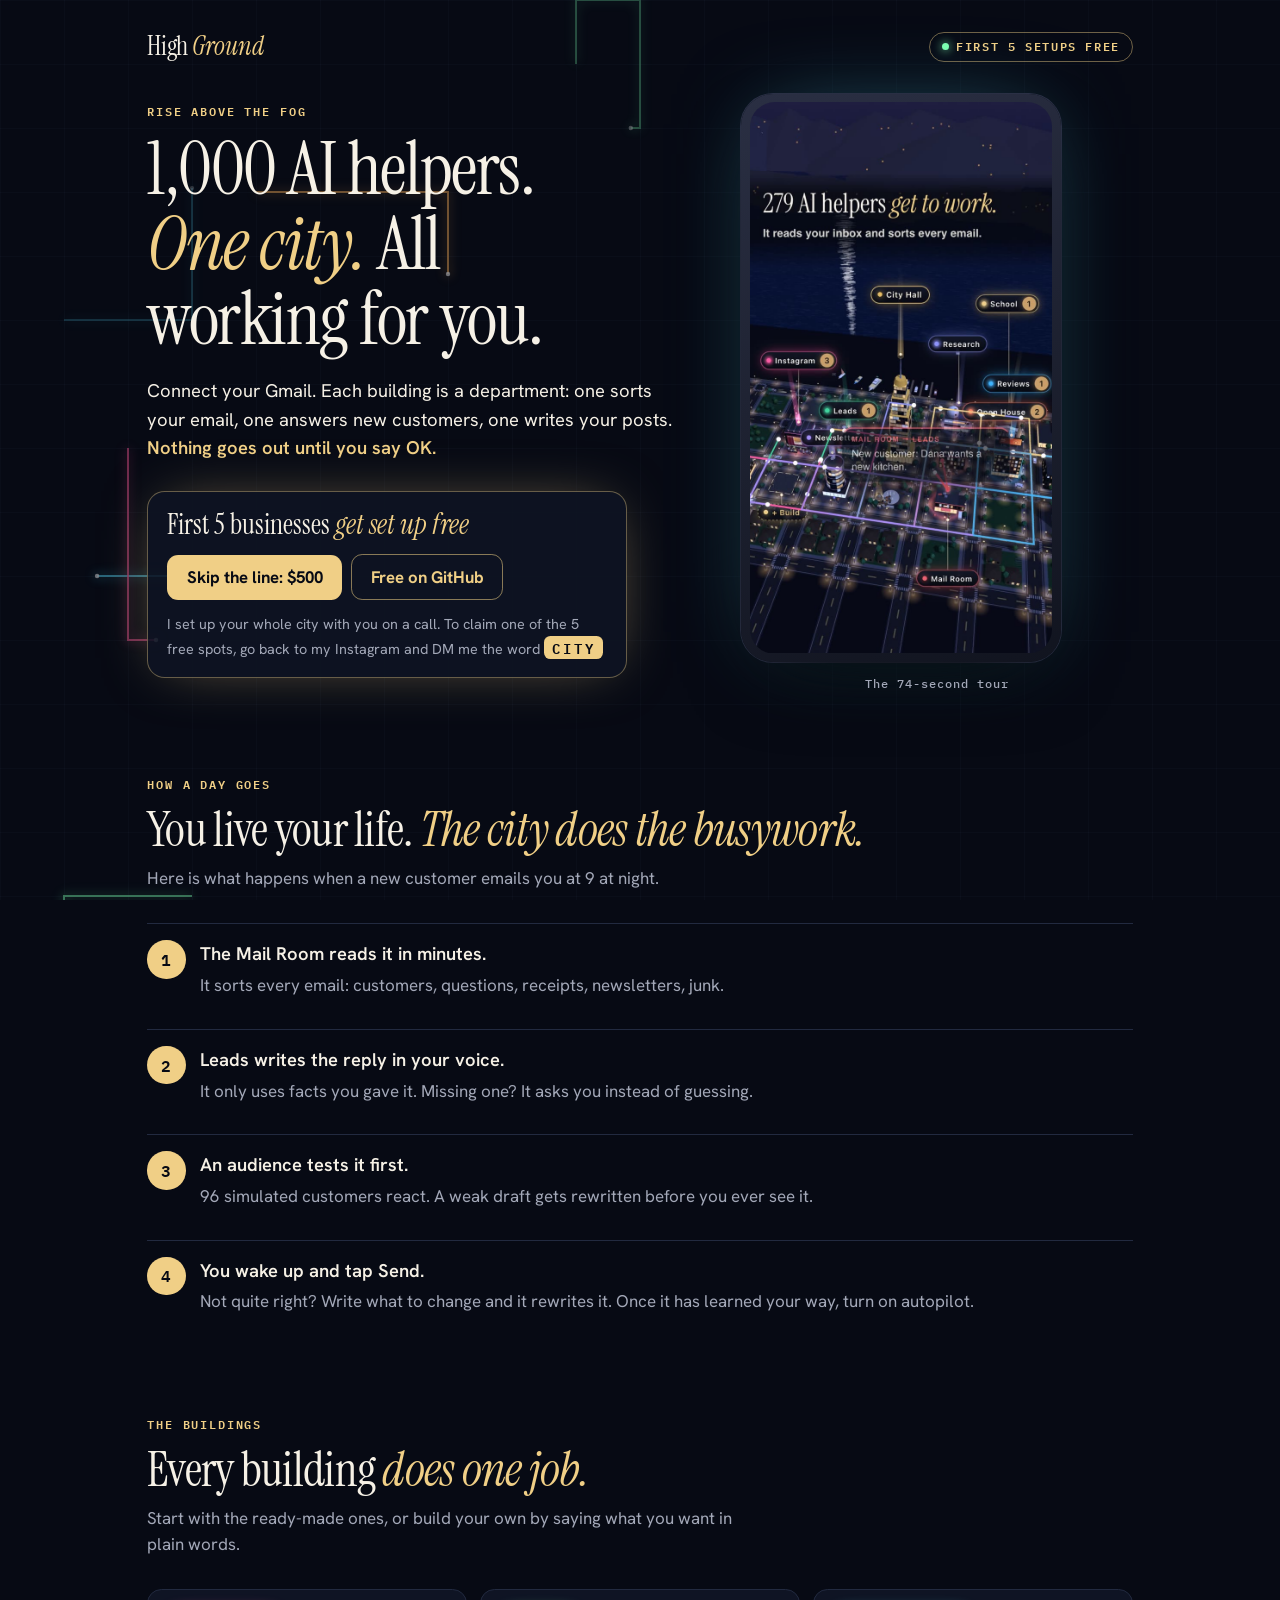
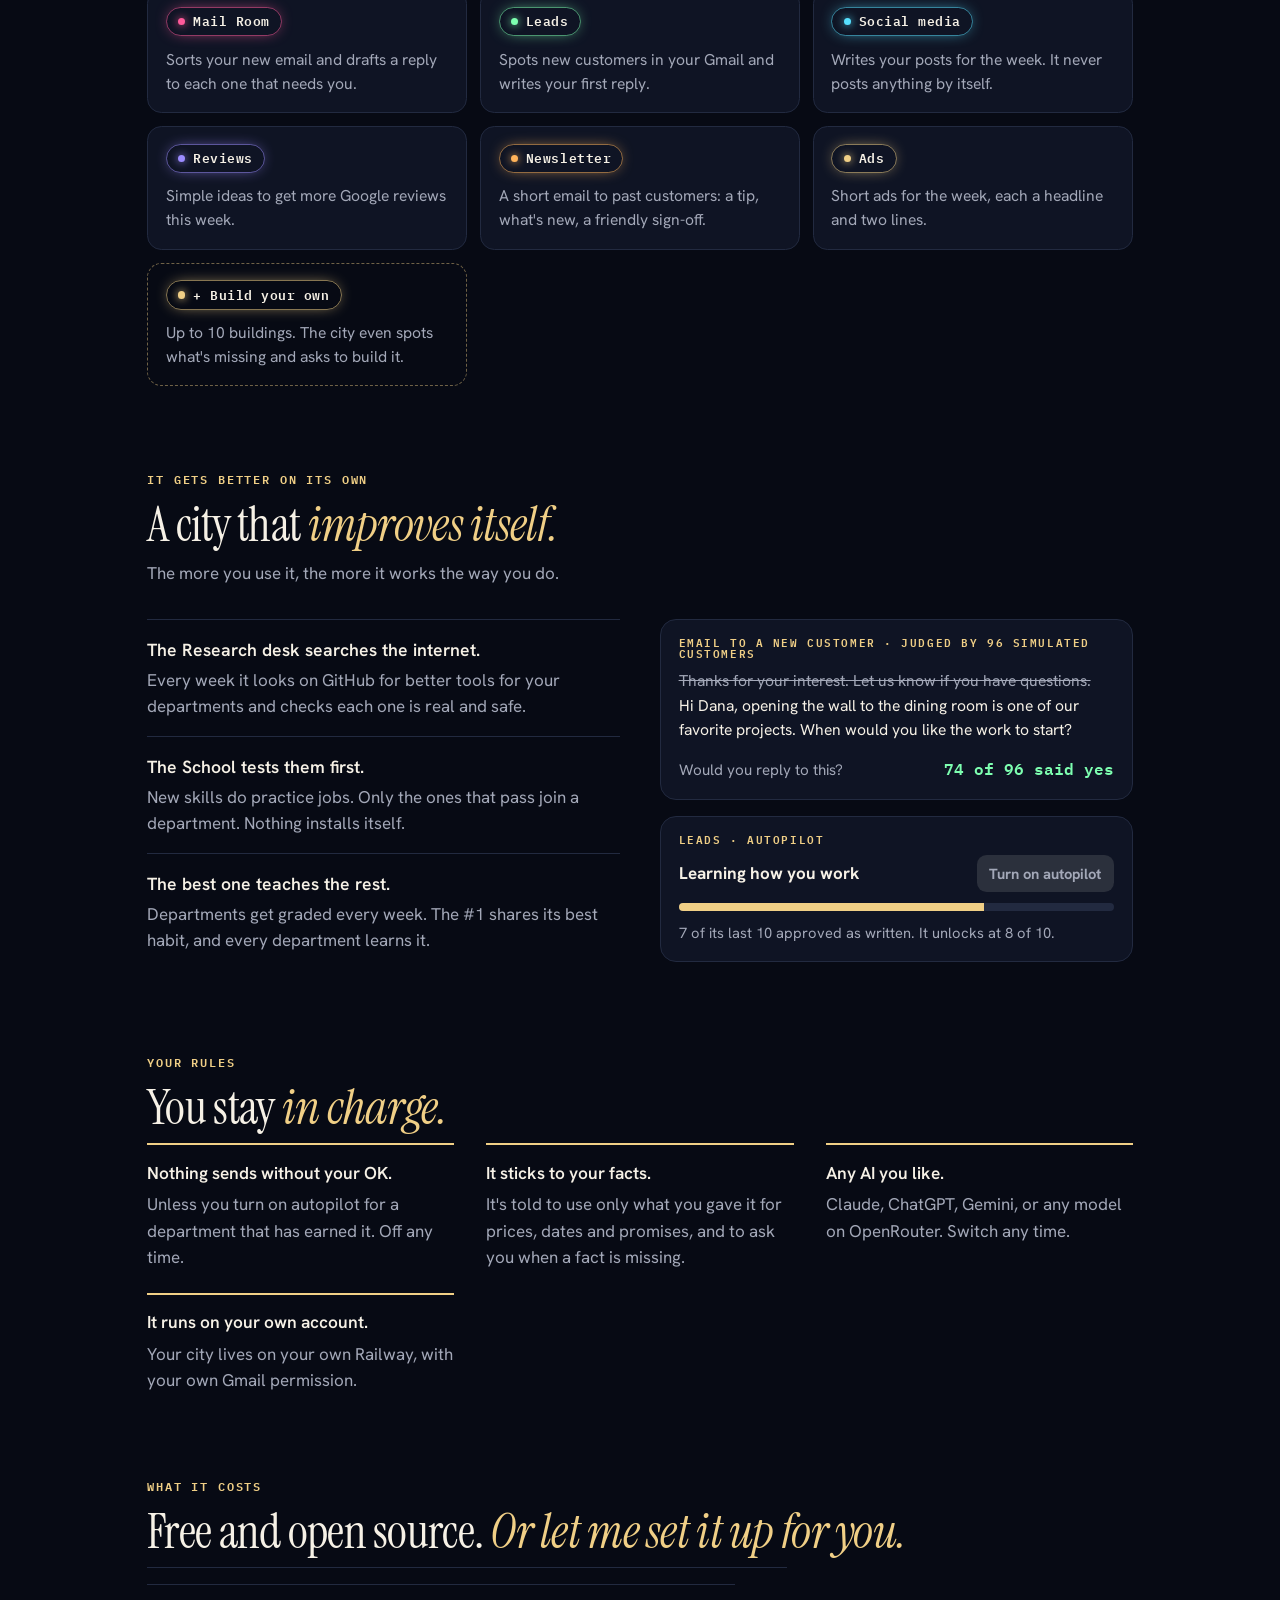
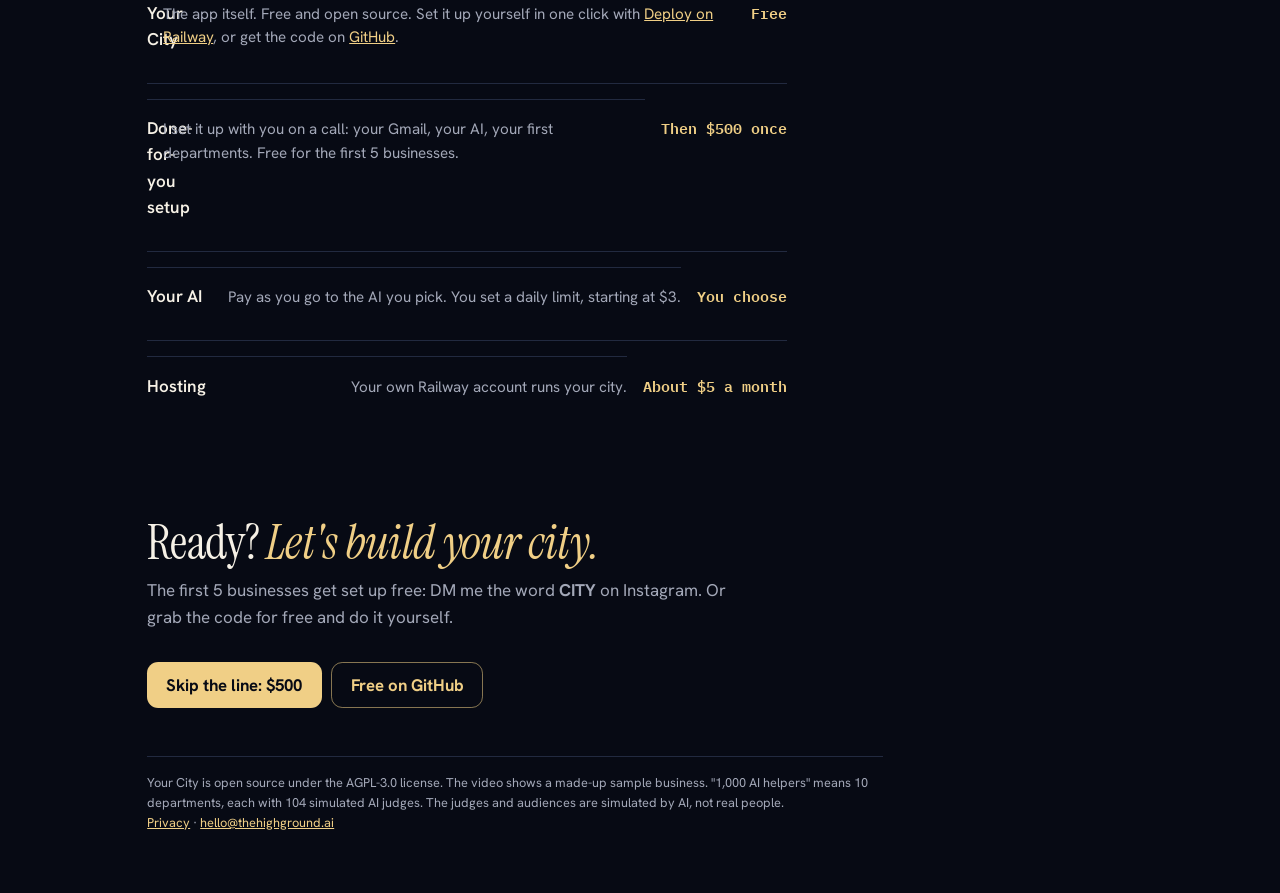
==== index.html @ 9f3dbd52 "Rename to High Ground (thehighground.ai), tagline: Rise above the fog Co-Authored-By: Claude Opus 5." ====
<!doctype html>
<html lang="en">
<head>
<meta charset="utf-8">
<meta name="viewport" content="width=device-width, initial-scale=1, viewport-fit=cover">
<title>High Ground | AI helpers for your business</title>
<meta name="description" content="Rise above the fog. Your own city of AI helpers. It sorts your Gmail, answers new customers and writes your posts. Nothing sends without your OK. First 5 businesses get set up free.">
<meta property="og:title" content="High Ground | 1,000 AI helpers. One city. All working for you.">
<meta property="og:description" content="It sorts your Gmail, answers new customers and writes your posts. Nothing sends without your OK. First 5 businesses get set up free.">
<meta property="og:image" content="https://thehighground.ai/poster.jpg">
<meta property="og:type" content="website">
<meta name="twitter:card" content="summary_large_image">
<meta name="theme-color" content="#070a14">
<link rel="icon" href="data:image/svg+xml,%3Csvg xmlns='http://www.w3.org/2000/svg' viewBox='0 0 32 32'%3E%3Crect width='32' height='32' rx='7' fill='%23070a14'/%3E%3Cpath d='M6 26V14h5v12M13 26V7h6v19M21 26V11h5v15' fill='%23f0cf86'/%3E%3C/svg%3E">
<link rel="preconnect" href="https://fonts.googleapis.com">
<link rel="preconnect" href="https://fonts.gstatic.com" crossorigin>
<link rel="stylesheet" href="https://fonts.googleapis.com/css2?family=Instrument+Serif:ital@0;1&family=Hanken+Grotesk:wght@400;500;600;700&family=IBM+Plex+Mono:wght@500;600&display=swap">
<style>
*, *::before, *::after { box-sizing: border-box; }
body { margin: 0; }
/* Layout: a night city seen from above. One column on a phone (most visitors come from an Instagram bio), text beside the phone-framed teaser on wide screens.
   Deliberately one dark theme: the product is a city at night. */
:root {
  color-scheme: dark;
  --night: #070a14;       /* the sky and the streets */
  --block: #0f1424;       /* a city block: raised surfaces */
  --line: #222a40;        /* street edges */
  --ivory: #f6f1e6;       /* text */
  --dim: #a3a8b8;         /* quiet text */
  --gold: #f0cf86;        /* City Hall gold: the one accent */
  --cyan: #57e1ff; --pink: #ff5a9a; --mint: #7dffb0; --violet: #9c8cff; --amber: #ffb35a;   /* department lights, used only as small dots and trails */
  --display: "Instrument Serif", "Iowan Old Style", Georgia, serif;
  --body: "Hanken Grotesk", "Segoe UI", system-ui, sans-serif;
  --mono: "IBM Plex Mono", ui-monospace, Menlo, monospace;
}
body { background: var(--night); color: var(--ivory); font: 400 1.0625rem/1.55 var(--body); }
#trails { position: fixed; inset: 0; width: 100%; height: 100%; z-index: 0; pointer-events: none; opacity: .55; }
.wrap { position: relative; z-index: 1; max-width: 68rem; margin: 0 auto; padding-inline: max(1rem, 4vw); padding-block: 1.5rem 3rem; }
a { color: var(--gold); }
:focus-visible { outline: 2px solid var(--gold); outline-offset: 3px; border-radius: 6px; }

.top { display: flex; align-items: center; justify-content: space-between; gap: 1rem; padding-block: .5rem 2rem; }
.mark { font: 400 1.6rem/1 var(--display); letter-spacing: -.01em; }
.mark em { color: var(--gold); }
.pill { font: 600 .72rem/1 var(--mono); letter-spacing: .14em; text-transform: uppercase; color: var(--gold); border: 1px solid color-mix(in srgb, var(--gold) 45%, transparent); padding: .5rem .75rem; border-radius: 999px; white-space: nowrap; }
.pill i { display: inline-block; width: .45rem; height: .45rem; border-radius: 50%; background: var(--mint); margin-right: .45rem; box-shadow: 0 0 10px var(--mint); vertical-align: .05em; }

.hero { display: grid; grid-template-columns: minmax(0, 1.15fr) minmax(0, .85fr); gap: clamp(1.5rem, 5vw, 4rem); align-items: center; }
.hero > * { min-width: 0; }
h1 { font: 400 clamp(2.6rem, 7vw, 4.6rem)/1.02 var(--display); letter-spacing: -.02em; margin: 0 0 1.25rem; text-wrap: balance; }
h1 em { color: var(--gold); font-style: italic; }
.lede { font-size: 1.15rem; color: var(--ivory); max-width: 34rem; margin: 0 0 1.75rem; }
.lede b { color: var(--gold); font-weight: 600; }

.cta { display: grid; gap: .8rem; max-width: 30rem; padding: 1.1rem 1.2rem; border: 1px solid color-mix(in srgb, var(--gold) 40%, transparent); border-radius: 1.1rem; background: color-mix(in srgb, var(--block) 85%, transparent); box-shadow: 0 0 60px -20px color-mix(in srgb, var(--gold) 55%, transparent); }
.cta .big { font: 400 1.75rem/1.15 var(--display); }
.cta .big em { color: var(--gold); }
.cta .row { display: flex; flex-wrap: wrap; gap: .6rem; align-items: center; }
.word { font: 600 1.05rem/1 var(--mono); letter-spacing: .2em; color: var(--night); background: var(--gold); border: 0; border-radius: .7rem; padding: .85rem 1.1rem; cursor: pointer; }
.word:hover, .buy:hover { filter: brightness(1.06); }
.buy { display: inline-block; font: 700 1.05rem/1 var(--body); color: var(--night); background: var(--gold); border-radius: .7rem; padding: .9rem 1.2rem; text-decoration: none; }
.code { display: inline-block; font: 700 1.05rem/1 var(--body); color: var(--gold); border: 1px solid color-mix(in srgb, var(--gold) 55%, transparent); border-radius: .7rem; padding: .85rem 1.15rem; text-decoration: none; }
.word.inline { font-size: .85rem; padding: .3rem .5rem; border-radius: .4rem; vertical-align: baseline; }
.cta-row { display: flex; flex-wrap: wrap; gap: .6rem; }
.cta small { color: var(--dim); font-size: .9rem; }
#copied { color: var(--mint); font: 600 .85rem var(--mono); }

.phone { justify-self: center; width: min(100%, 20rem); aspect-ratio: 9 / 16; max-width: 100%; border-radius: 2rem; padding: .55rem; background: linear-gradient(160deg, #2a2f43, #11141f); box-shadow: 0 30px 80px -30px #000, 0 0 0 1px #2c3248, 0 0 90px -30px color-mix(in srgb, var(--cyan) 50%, transparent); }
.phone video { display: block; width: 100%; height: 100%; object-fit: cover; border-radius: 1.55rem; background: var(--block); }
.phone + p { text-align: center; color: var(--dim); font: 500 .78rem var(--mono); letter-spacing: .08em; margin: .8rem 0 0; }

section { padding-block: clamp(3rem, 8vw, 5.5rem) 0; }
h2 { font: 400 clamp(2rem, 5vw, 3rem)/1.05 var(--display); letter-spacing: -.015em; margin: 0 0 .6rem; text-wrap: balance; }
h2 em { color: var(--gold); }
.sub { color: var(--dim); margin: 0 0 2rem; max-width: 38rem; }
.label { font: 600 .72rem/1 var(--mono); letter-spacing: .16em; text-transform: uppercase; color: var(--gold); margin: 0 0 .9rem; }

/* how a day goes: a real sequence, so it is numbered */
.day { list-style: none; margin: 0; padding: 0; display: grid; gap: .9rem; counter-reset: step; }
.day li { counter-increment: step; display: grid; grid-template-columns: 2.4rem minmax(0, 1fr); gap: .9rem; align-items: start; padding: 1rem 0; border-top: 1px solid var(--line); }
.day li::before { content: counter(step); display: grid; place-items: center; width: 2.4rem; height: 2.4rem; border-radius: 50%; background: var(--gold); color: var(--night); font: 600 1rem var(--mono); }
.day b { display: block; font-size: 1.15rem; font-weight: 600; margin-bottom: .2rem; }
.day span { color: var(--dim); }

/* the buildings: labels drawn like the signs in the 3D city */
.city { display: grid; grid-template-columns: repeat(auto-fit, minmax(15rem, 1fr)); gap: .8rem; }
.bld { padding: 1rem 1.1rem; border-radius: .9rem; background: var(--block); border: 1px solid var(--line); }
.sign { display: inline-flex; align-items: center; gap: .5rem; font: 600 .8rem/1 var(--mono); letter-spacing: .04em; padding: .45rem .7rem; border-radius: 999px; border: 1px solid color-mix(in srgb, var(--c) 55%, transparent); box-shadow: 0 0 16px -6px var(--c); margin-bottom: .7rem; }
.sign i { width: .45rem; height: .45rem; border-radius: 50%; background: var(--c); box-shadow: 0 0 8px var(--c); }
.bld p { margin: 0; color: var(--dim); font-size: .98rem; }
.bld.own { border-style: dashed; border-color: color-mix(in srgb, var(--gold) 45%, transparent); background: transparent; }

/* it gets better: two columns of short facts, plus the two small panels from the app itself */
.better { display: grid; grid-template-columns: minmax(0, 1fr) minmax(0, 1fr); gap: 1rem 2.5rem; }
.fact { padding: 1rem 0; border-top: 1px solid var(--line); }
.fact b { display: block; font-size: 1.1rem; font-weight: 600; margin-bottom: .25rem; }
.fact span { color: var(--dim); }
.panel { border-radius: 1rem; background: var(--block); border: 1px solid var(--line); padding: 1rem 1.1rem; }
.panel .k { font: 600 .7rem/1 var(--mono); letter-spacing: .14em; text-transform: uppercase; color: var(--gold); margin-bottom: .7rem; }
.tally { display: flex; justify-content: space-between; gap: 1rem; align-items: baseline; font-variant-numeric: tabular-nums; }
.tally .q { color: var(--dim); font-size: .95rem; }
.tally .n { font: 600 1rem var(--mono); color: var(--mint); white-space: nowrap; }
.draft { margin: .6rem 0 .8rem; font-size: .98rem; }
.draft s { color: var(--dim); }
.meter { height: .5rem; border-radius: .25rem; background: var(--line); overflow: hidden; margin: .7rem 0; }
.meter i { display: block; height: 100%; width: 70%; background: var(--gold); }
.panel .row { display: flex; justify-content: space-between; align-items: center; gap: .8rem; flex-wrap: wrap; }
.panel .row span { color: var(--dim); font-size: .92rem; font-variant-numeric: tabular-nums; }
.btnlike { font: 700 .85rem var(--body); padding: .55rem .8rem; border-radius: .6rem; background: color-mix(in srgb, var(--ivory) 12%, transparent); color: var(--dim); }

.rules { display: grid; grid-template-columns: repeat(auto-fit, minmax(14rem, 1fr)); gap: 1.4rem 2rem; }
.rules div { border-top: 2px solid var(--gold); padding-top: .9rem; }
.rules b { display: block; font-size: 1.08rem; font-weight: 600; margin-bottom: .3rem; }
.rules span { color: var(--dim); }

.cost { display: grid; gap: 0; max-width: 40rem; }
.cost div { display: grid; grid-template-columns: minmax(0, 1fr) auto; gap: 1rem; padding: .95rem 0; border-top: 1px solid var(--line); align-items: baseline; }
.cost b { font-weight: 600; }
.cost span { color: var(--dim); font-size: .95rem; display: block; }
.cost em { font: 600 .95rem var(--mono); font-style: normal; color: var(--gold); white-space: nowrap; }

.end { text-align: left; }
.fine { color: var(--dim); font-size: .8rem; margin-top: 3rem; padding-top: 1rem; border-top: 1px solid var(--line); max-width: 46rem; }

@media (max-width: 760px) {
  .hero { grid-template-columns: minmax(0, 1fr); }
  .phone { width: min(100%, 17rem); }
  .better { grid-template-columns: minmax(0, 1fr); }
  .top { padding-bottom: 1.25rem; }
}
@media (prefers-reduced-motion: reduce) { #trails { display: none; } }
</style>
</head>
<body>
<canvas id="trails" aria-hidden="true"></canvas>
<div class="wrap">
  <header class="top">
    <div class="mark">High <em>Ground</em></div>
    <div class="pill"><i></i>First 5 setups free</div>
  </header>

  <div class="hero">
    <div>
      <p class="label">Rise above the fog</p>
      <h1>1,000 AI helpers. <em>One city.</em> All working for you.</h1>
      <p class="lede">Connect your Gmail. Each building is a department: one sorts your email, one answers new customers, one writes your posts. <b>Nothing goes out until you say OK.</b></p>
      <div class="cta" id="start">
        <div class="big">First 5 businesses <em>get set up free</em></div>
        <div class="row">
          <a class="buy" id="buy" href="https://buy.stripe.com/4gMbIT37z9rS1jI7A9bZe00" target="_blank" rel="noopener">Skip the line: $500</a>
          <a class="code" href="https://github.com/blake632/your-city" target="_blank" rel="noopener">Free on GitHub</a>
        </div>
        <small>I set up your whole city with you on a call. To claim one of the 5 free spots, go back to my Instagram and DM me the word <button class="word inline" id="word" type="button" aria-label="Copy the word CITY">CITY</button> <span id="copied" aria-live="polite"></span></small>
      </div>
    </div>
    <div>
      <div class="phone"><video src="teaser.mp4" poster="poster.jpg" autoplay muted loop playsinline preload="metadata" aria-label="Your City teaser: a 3D city lights up and its departments go to work"></video></div>
      <p>The 74-second tour</p>
    </div>
  </div>

  <section>
    <p class="label">How a day goes</p>
    <h2>You live your life. <em>The city does the busywork.</em></h2>
    <p class="sub">Here is what happens when a new customer emails you at 9 at night.</p>
    <ol class="day">
      <li><div><b>The Mail Room reads it in minutes.</b><span>It sorts every email: customers, questions, receipts, newsletters, junk.</span></div></li>
      <li><div><b>Leads writes the reply in your voice.</b><span>It only uses facts you gave it. Missing one? It asks you instead of guessing.</span></div></li>
      <li><div><b>An audience tests it first.</b><span>96 simulated customers react. A weak draft gets rewritten before you ever see it.</span></div></li>
      <li><div><b>You wake up and tap Send.</b><span>Not quite right? Write what to change and it rewrites it. Once it has learned your way, turn on autopilot.</span></div></li>
    </ol>
  </section>

  <section>
    <p class="label">The buildings</p>
    <h2>Every building <em>does one job.</em></h2>
    <p class="sub">Start with the ready-made ones, or build your own by saying what you want in plain words.</p>
    <div class="city">
      <div class="bld"><div class="sign" style="--c: var(--pink)"><i></i>Mail Room</div><p>Sorts your new email and drafts a reply to each one that needs you.</p></div>
      <div class="bld"><div class="sign" style="--c: var(--mint)"><i></i>Leads</div><p>Spots new customers in your Gmail and writes your first reply.</p></div>
      <div class="bld"><div class="sign" style="--c: var(--cyan)"><i></i>Social media</div><p>Writes your posts for the week. It never posts anything by itself.</p></div>
      <div class="bld"><div class="sign" style="--c: var(--violet)"><i></i>Reviews</div><p>Simple ideas to get more Google reviews this week.</p></div>
      <div class="bld"><div class="sign" style="--c: var(--amber)"><i></i>Newsletter</div><p>A short email to past customers: a tip, what's new, a friendly sign-off.</p></div>
      <div class="bld"><div class="sign" style="--c: var(--gold)"><i></i>Ads</div><p>Short ads for the week, each a headline and two lines.</p></div>
      <div class="bld own"><div class="sign" style="--c: var(--gold)"><i></i>+ Build your own</div><p>Up to 10 buildings. The city even spots what's missing and asks to build it.</p></div>
    </div>
  </section>

  <section>
    <p class="label">It gets better on its own</p>
    <h2>A city that <em>improves itself.</em></h2>
    <p class="sub">The more you use it, the more it works the way you do.</p>
    <div class="better">
      <div>
        <div class="fact"><b>The Research desk searches the internet.</b><span>Every week it looks on GitHub for better tools for your departments and checks each one is real and safe.</span></div>
        <div class="fact"><b>The School tests them first.</b><span>New skills do practice jobs. Only the ones that pass join a department. Nothing installs itself.</span></div>
        <div class="fact"><b>The best one teaches the rest.</b><span>Departments get graded every week. The #1 shares its best habit, and every department learns it.</span></div>
      </div>
      <div style="display: grid; gap: 1rem; align-content: start">
        <div class="panel">
          <div class="k">Email to a new customer · judged by 96 simulated customers</div>
          <p class="draft"><s>Thanks for your interest. Let us know if you have questions.</s><br>Hi Dana, opening the wall to the dining room is one of our favorite projects. When would you like the work to start?</p>
          <div class="tally"><span class="q">Would you reply to this?</span><span class="n">74 of 96 said yes</span></div>
        </div>
        <div class="panel">
          <div class="k">Leads · autopilot</div>
          <div class="row"><b>Learning how you work</b><span class="btnlike">Turn on autopilot</span></div>
          <div class="meter"><i></i></div>
          <div class="row"><span>7 of its last 10 approved as written. It unlocks at 8 of 10.</span></div>
        </div>
      </div>
    </div>
  </section>

  <section>
    <p class="label">Your rules</p>
    <h2>You stay <em>in charge.</em></h2>
    <div class="rules">
      <div><b>Nothing sends without your OK.</b><span>Unless you turn on autopilot for a department that has earned it. Off any time.</span></div>
      <div><b>It sticks to your facts.</b><span>It's told to use only what you gave it for prices, dates and promises, and to ask you when a fact is missing.</span></div>
      <div><b>Any AI you like.</b><span>Claude, ChatGPT, Gemini, or any model on OpenRouter. Switch any time.</span></div>
      <div><b>It runs on your own account.</b><span>Your city lives on your own Railway, with your own Gmail permission.</span></div>
    </div>
  </section>

  <section>
    <p class="label">What it costs</p>
    <h2>Free and open source. <em>Or let me set it up for you.</em></h2>
    <div class="cost">
      <div><div><b>Your City</b><span>The app itself. Free and open source. Set it up yourself in one click with <a href="https://railway.com/deploy/your-city?referralCode=6eIidp&amp;utm_medium=integration&amp;utm_source=template&amp;utm_campaign=generic" target="_blank" rel="noopener">Deploy on Railway</a>, or get the code on <a href="https://github.com/blake632/your-city" target="_blank" rel="noopener">GitHub</a>.</span></div><em>Free</em></div>
      <div><div><b>Done-for-you setup</b><span>I set it up with you on a call: your Gmail, your AI, your first departments. Free for the first 5 businesses.</span></div><em>Then $500 once</em></div>
      <div><div><b>Your AI</b><span>Pay as you go to the AI you pick. You set a daily limit, starting at $3.</span></div><em>You choose</em></div>
      <div><div><b>Hosting</b><span>Your own Railway account runs your city.</span></div><em>About $5 a month</em></div>
    </div>
  </section>

  <section class="end">
    <h2>Ready? <em>Let's build your city.</em></h2>
    <p class="sub">The first 5 businesses get set up free: DM me the word <b>CITY</b> on Instagram. Or grab the code for free and do it yourself.</p>
    <p class="cta-row"><a class="buy" id="buy2" href="https://buy.stripe.com/4gMbIT37z9rS1jI7A9bZe00" target="_blank" rel="noopener">Skip the line: $500</a> <a class="code" href="https://github.com/blake632/your-city" target="_blank" rel="noopener">Free on GitHub</a></p>
    <p class="fine">Your City is open source under the AGPL-3.0 license. The video shows a made-up sample business. "1,000 AI helpers" means 10 departments, each with 104 simulated AI judges. The judges and audiences are simulated by AI, not real people.<br><a href="privacy.html">Privacy</a> · <a href="mailto:hello@thehighground.ai">hello@thehighground.ai</a></p>
  </section>
</div>

<script>
// Copy the word CITY (falls back to selecting it if this view refuses the clipboard)
(function () {
  var b = document.getElementById('word'), out = document.getElementById('copied');
  b.addEventListener('click', function () {
    var done = function () { out.textContent = 'Copied. Paste it in my DMs.'; };
    var pick = function () { var r = document.createRange(); r.selectNodeContents(b); var s = getSelection(); s.removeAllRanges(); s.addRange(r); out.textContent = 'Selected. Copy it and paste it in my DMs.'; };
    try { navigator.clipboard.writeText('CITY').then(done, pick); } catch (e) { pick(); }
  });
})();

// Light trails racing along a street grid behind the page: straight lines with right-angle turns, like the city's own.
(function () {
  if (matchMedia('(prefers-reduced-motion: reduce)').matches) return;
  var cv = document.getElementById('trails'), cx = cv.getContext('2d'), W = 0, H = 0, S = 64, dpr = Math.min(2, window.devicePixelRatio || 1);
  var cols = ['#57e1ff', '#ff5a9a', '#7dffb0', '#9c8cff', '#ffb35a', '#f0cf86'], bikes = [];
  function size() { W = innerWidth; H = innerHeight; cv.width = W * dpr; cv.height = H * dpr; cx.setTransform(dpr, 0, 0, dpr, 0, 0); }
  function bike() {
    var x = Math.round(Math.random() * W / S) * S, y = Math.round(Math.random() * H / S) * S, d = [[1, 0], [-1, 0], [0, 1], [0, -1]][Math.floor(Math.random() * 4)];
    return { pts: [[x, y]], x: x, y: y, d: d, c: cols[Math.floor(Math.random() * cols.length)], run: 0, life: 260 + Math.random() * 380, v: 1.6 + Math.random() * 1.6 };
  }
  function step() {
    cx.clearRect(0, 0, W, H);
    cx.strokeStyle = 'rgba(80, 96, 140, .10)'; cx.lineWidth = 1; cx.beginPath();
    for (var gx = 0; gx <= W; gx += S) { cx.moveTo(gx + .5, 0); cx.lineTo(gx + .5, H); }
    for (var gy = 0; gy <= H; gy += S) { cx.moveTo(0, gy + .5); cx.lineTo(W, gy + .5); }
    cx.stroke();
    while (bikes.length < 9) bikes.push(bike());
    bikes.forEach(function (b) {
      b.x += b.d[0] * b.v; b.y += b.d[1] * b.v; b.run += b.v;
      if (b.run % S < b.v && Math.random() < .35) { b.x = Math.round(b.x / S) * S; b.y = Math.round(b.y / S) * S; b.pts.push([b.x, b.y]); b.d = b.d[0] ? [0, Math.random() < .5 ? 1 : -1] : [Math.random() < .5 ? 1 : -1, 0]; }
      var fade = Math.max(0, Math.min(1, (b.life - b.run) / 80));
      cx.strokeStyle = b.c; cx.globalAlpha = .75 * fade; cx.lineWidth = 2; cx.shadowColor = b.c; cx.shadowBlur = 12;
      cx.beginPath(); cx.moveTo(b.pts[0][0], b.pts[0][1]); b.pts.slice(1).forEach(function (p) { cx.lineTo(p[0], p[1]); }); cx.lineTo(b.x, b.y); cx.stroke();
      cx.fillStyle = '#fff'; cx.beginPath(); cx.arc(b.x, b.y, 2.2, 0, 7); cx.fill();
      cx.globalAlpha = 1; cx.shadowBlur = 0;
    });
    bikes = bikes.filter(function (b) { return b.run < b.life && b.x > -S && b.x < W + S && b.y > -S && b.y < H + S; });
    requestAnimationFrame(step);
  }
  size(); addEventListener('resize', size); requestAnimationFrame(step);
})();
</script>
</body>
</html>
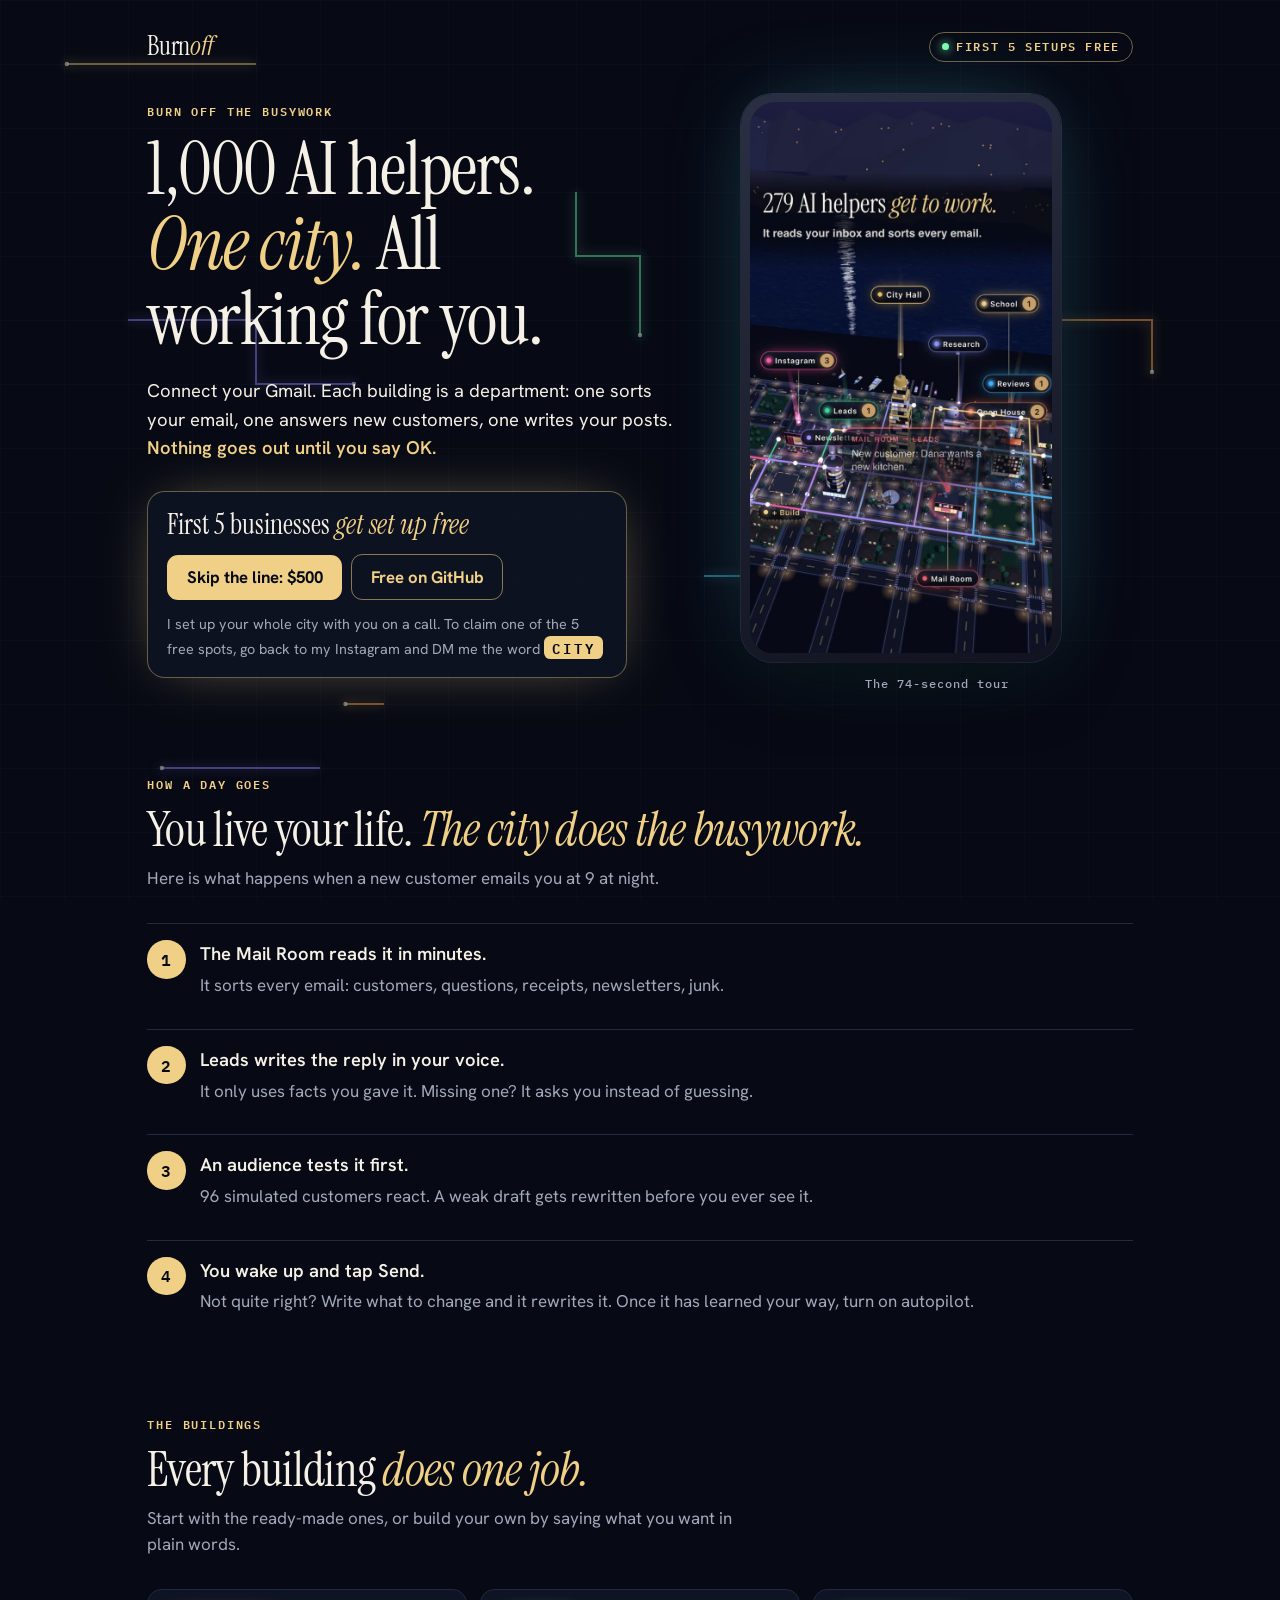
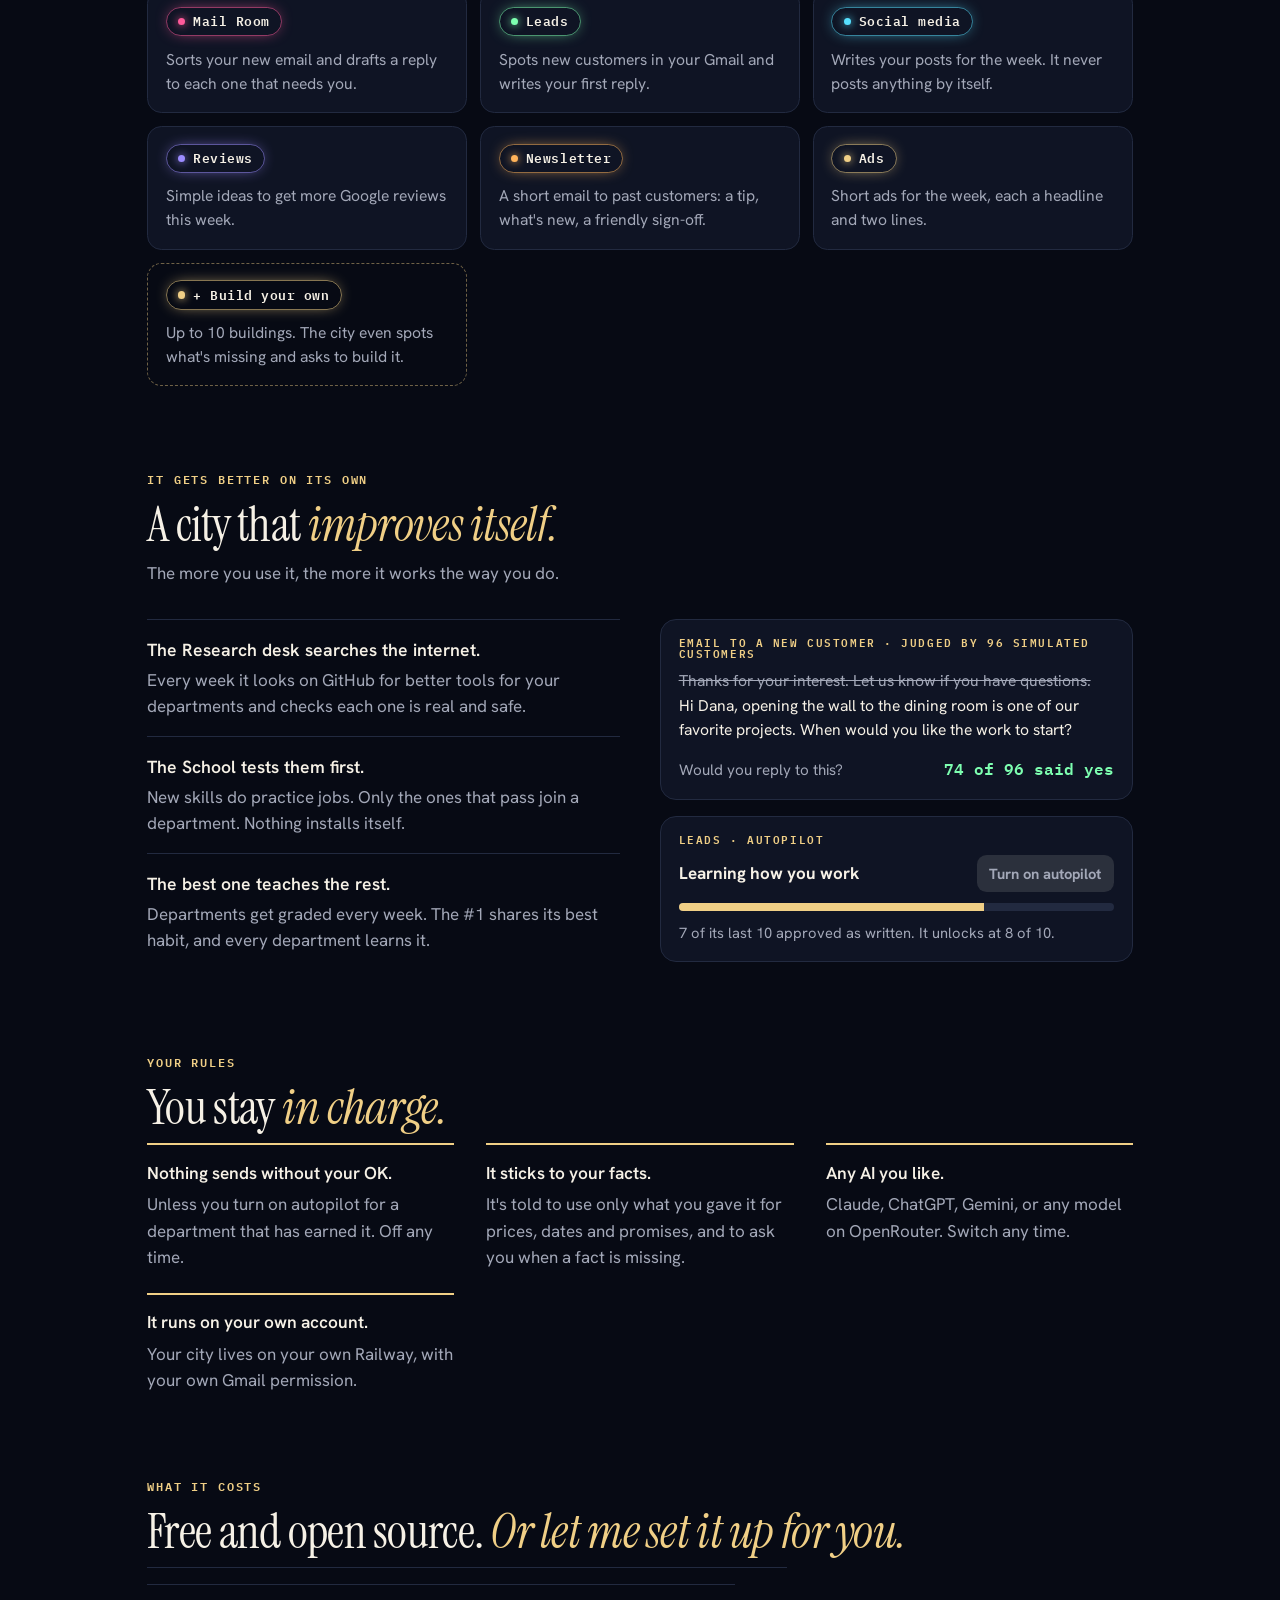
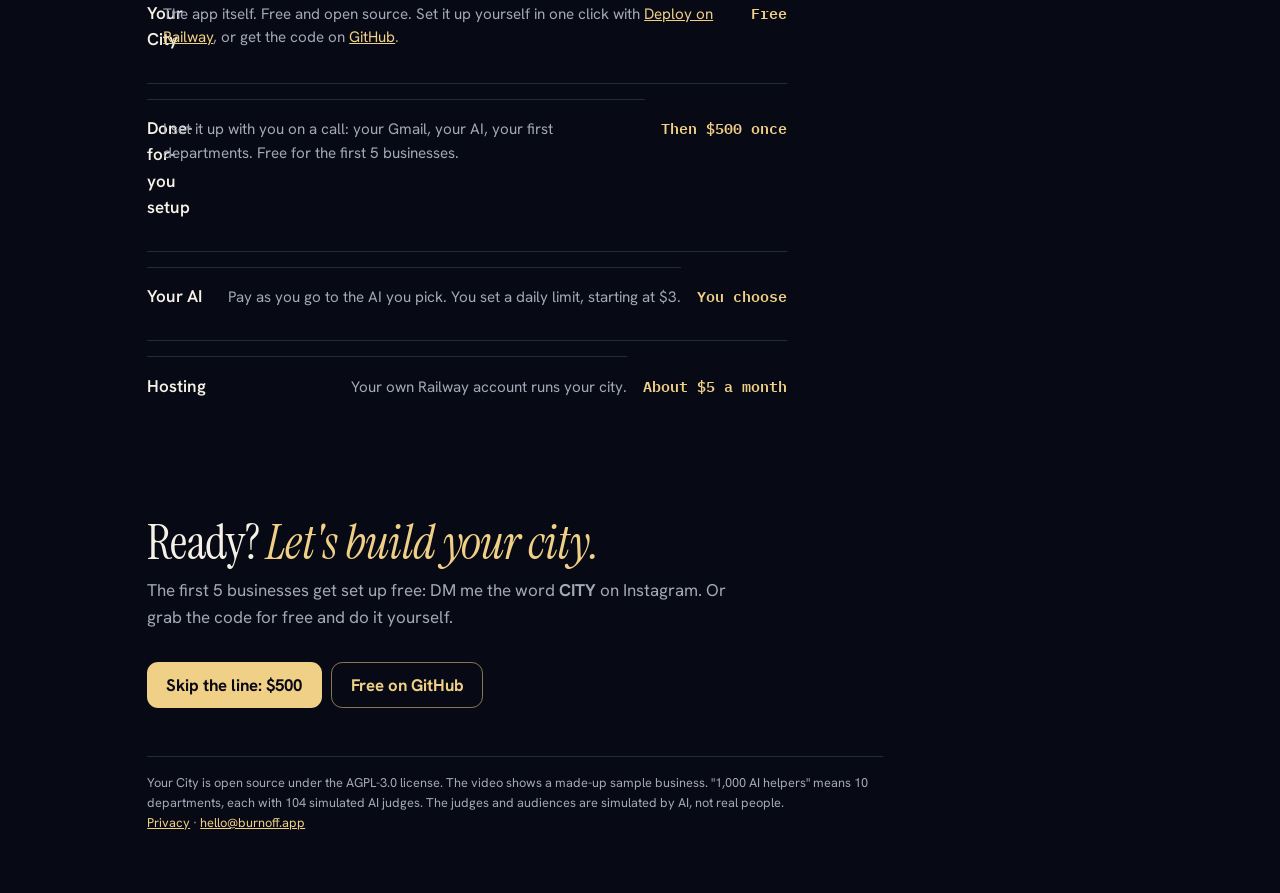
==== commit f52ea529: "Rename to Burnoff (burnoff.app), tagline: Burn off the busywork Co-Authored-By: Claude Opus 5.5 <nor" ====
--- a/index.html
+++ b/index.html
@@ -3,11 +3,11 @@
 <head>
 <meta charset="utf-8">
 <meta name="viewport" content="width=device-width, initial-scale=1, viewport-fit=cover">
-<title>High Ground | AI helpers for your business</title>
-<meta name="description" content="Rise above the fog. Your own city of AI helpers. It sorts your Gmail, answers new customers and writes your posts. Nothing sends without your OK. First 5 businesses get set up free.">
-<meta property="og:title" content="High Ground | 1,000 AI helpers. One city. All working for you.">
+<title>Burnoff | AI helpers for your business</title>
+<meta name="description" content="Burn off the busywork. Your own city of AI helpers. It sorts your Gmail, answers new customers and writes your posts. Nothing sends without your OK. First 5 businesses get set up free.">
+<meta property="og:title" content="Burnoff | 1,000 AI helpers. One city. All working for you.">
 <meta property="og:description" content="It sorts your Gmail, answers new customers and writes your posts. Nothing sends without your OK. First 5 businesses get set up free.">
-<meta property="og:image" content="https://thehighground.ai/poster.jpg">
+<meta property="og:image" content="https://burnoff.app/poster.jpg">
 <meta property="og:type" content="website">
 <meta name="twitter:card" content="summary_large_image">
 <meta name="theme-color" content="#070a14">
@@ -135,13 +135,13 @@
 <canvas id="trails" aria-hidden="true"></canvas>
 <div class="wrap">
   <header class="top">
-    <div class="mark">High <em>Ground</em></div>
+    <div class="mark">Burn<em>off</em></div>
     <div class="pill"><i></i>First 5 setups free</div>
   </header>
 
   <div class="hero">
     <div>
-      <p class="label">Rise above the fog</p>
+      <p class="label">Burn off the busywork</p>
       <h1>1,000 AI helpers. <em>One city.</em> All working for you.</h1>
       <p class="lede">Connect your Gmail. Each building is a department: one sorts your email, one answers new customers, one writes your posts. <b>Nothing goes out until you say OK.</b></p>
       <div class="cta" id="start">
@@ -238,7 +238,7 @@
     <h2>Ready? <em>Let's build your city.</em></h2>
     <p class="sub">The first 5 businesses get set up free: DM me the word <b>CITY</b> on Instagram. Or grab the code for free and do it yourself.</p>
     <p class="cta-row"><a class="buy" id="buy2" href="https://buy.stripe.com/4gMbIT37z9rS1jI7A9bZe00" target="_blank" rel="noopener">Skip the line: $500</a> <a class="code" href="https://github.com/blake632/your-city" target="_blank" rel="noopener">Free on GitHub</a></p>
-    <p class="fine">Your City is open source under the AGPL-3.0 license. The video shows a made-up sample business. "1,000 AI helpers" means 10 departments, each with 104 simulated AI judges. The judges and audiences are simulated by AI, not real people.<br><a href="privacy.html">Privacy</a> · <a href="mailto:hello@thehighground.ai">hello@thehighground.ai</a></p>
+    <p class="fine">Your City is open source under the AGPL-3.0 license. The video shows a made-up sample business. "1,000 AI helpers" means 10 departments, each with 104 simulated AI judges. The judges and audiences are simulated by AI, not real people.<br><a href="privacy.html">Privacy</a> · <a href="mailto:hello@burnoff.app">hello@burnoff.app</a></p>
   </section>
 </div>
 
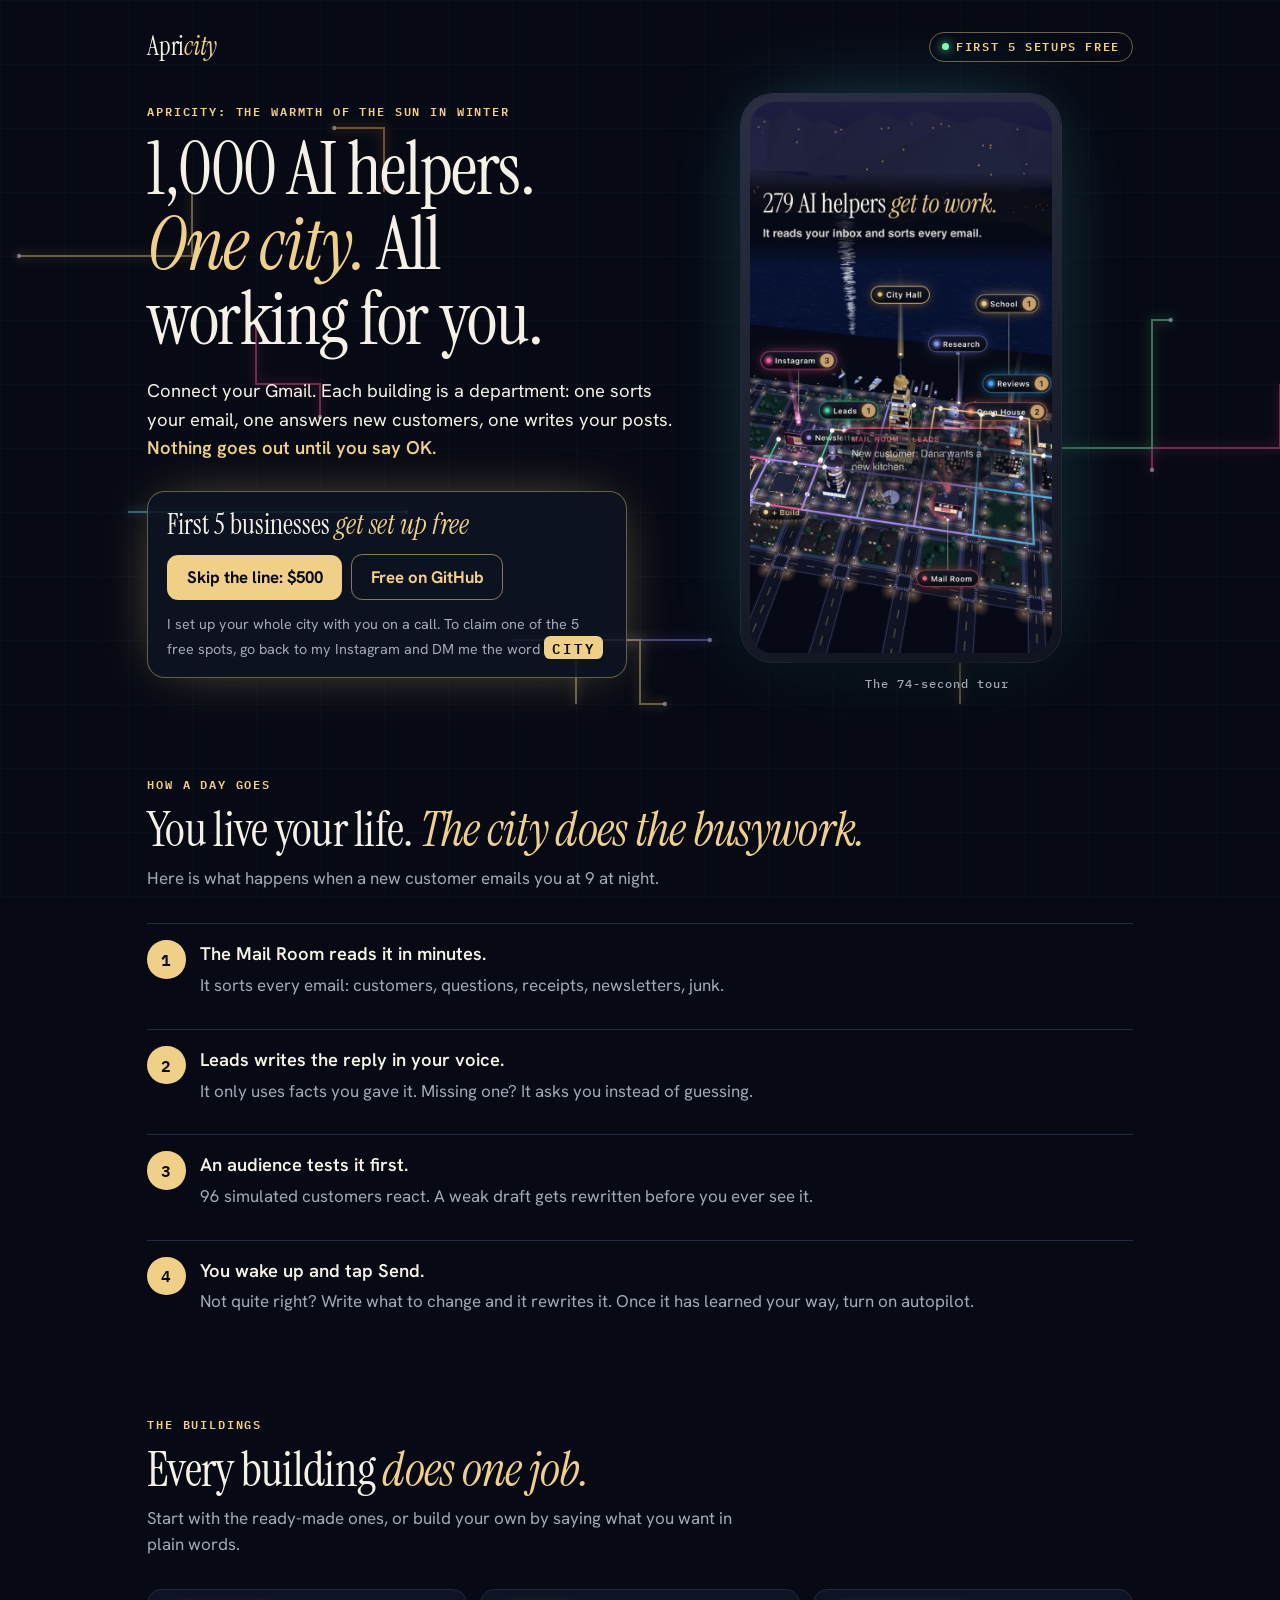
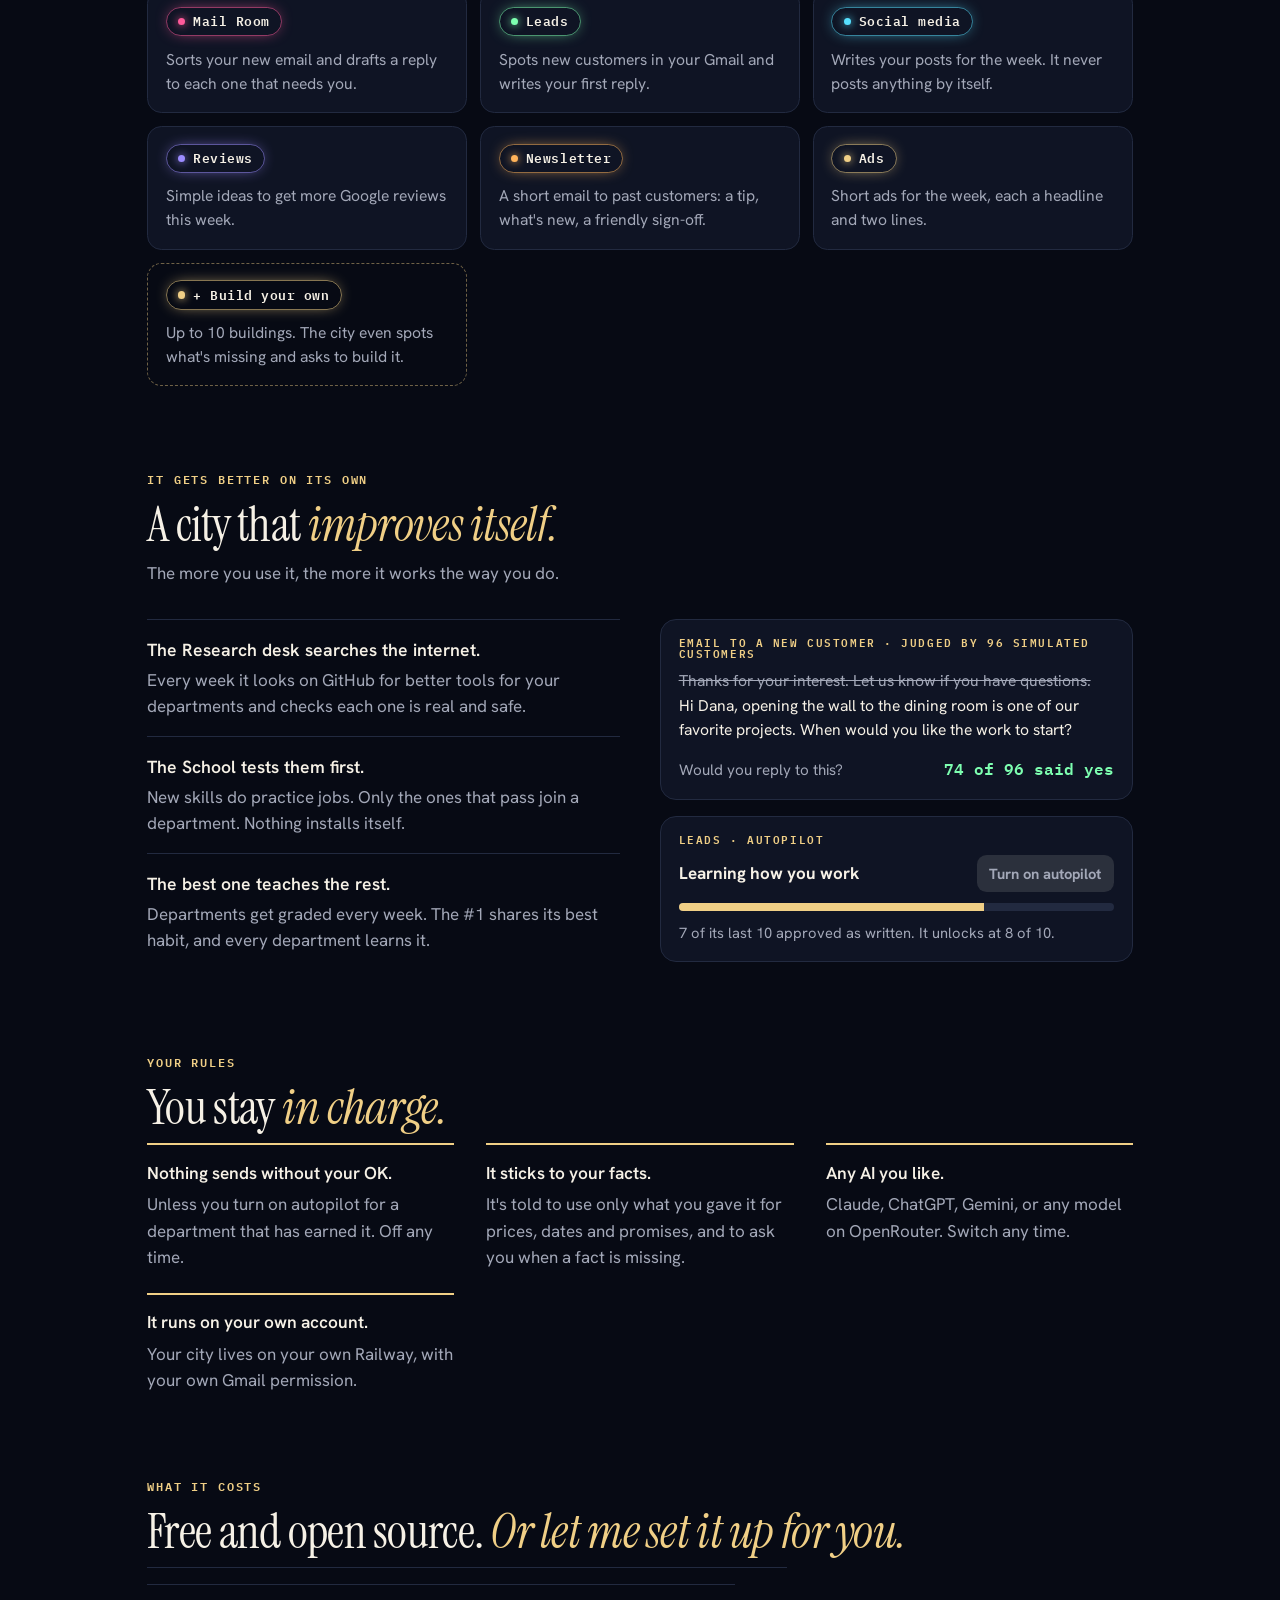
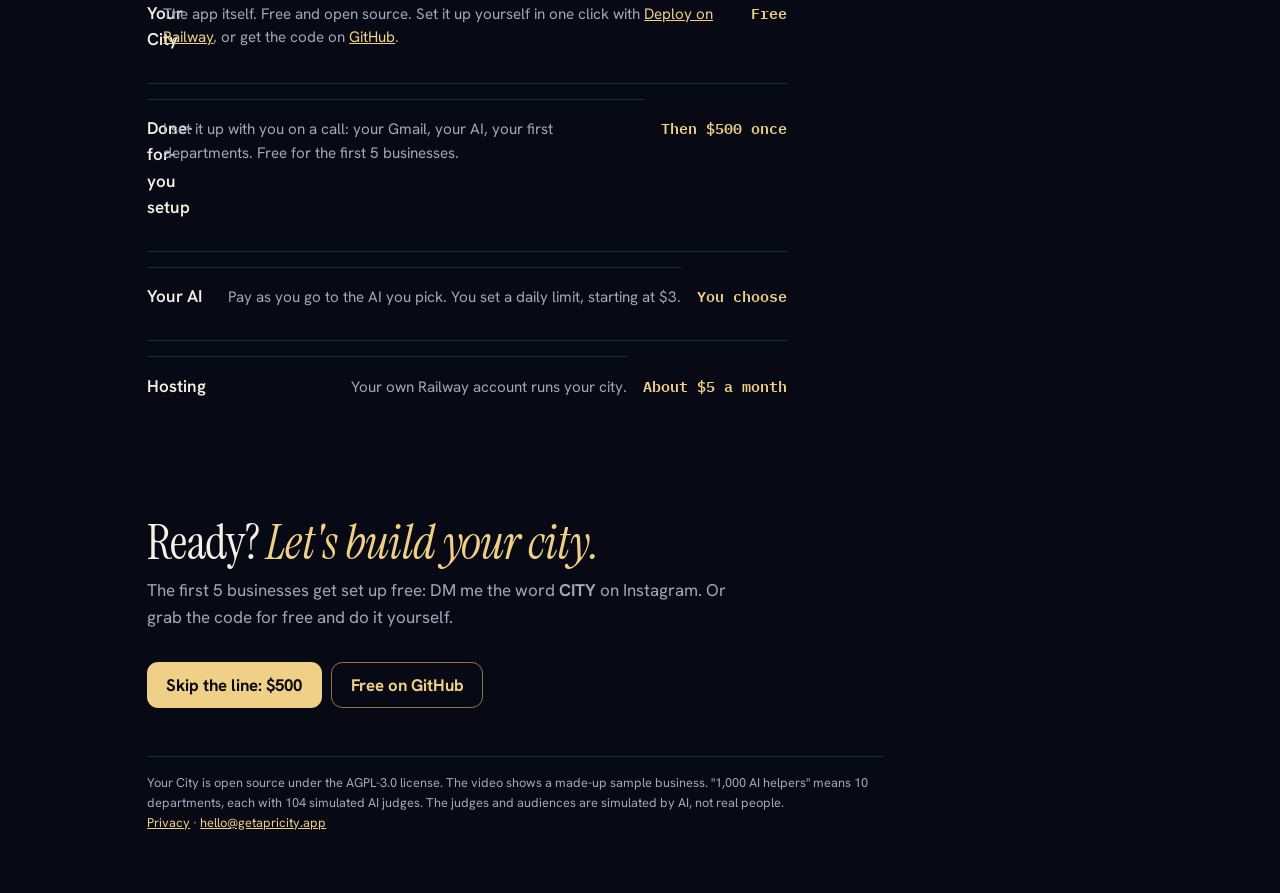
==== commit 4a04e3af: "Rename to Apricity (getapricity.app): the warmth of the sun in winter Co-Authored-By: Claude Opus 5." ====
--- a/index.html
+++ b/index.html
@@ -3,11 +3,11 @@
 <head>
 <meta charset="utf-8">
 <meta name="viewport" content="width=device-width, initial-scale=1, viewport-fit=cover">
-<title>Burnoff | AI helpers for your business</title>
+<title>Apricity | AI helpers for your business</title>
 <meta name="description" content="Burn off the busywork. Your own city of AI helpers. It sorts your Gmail, answers new customers and writes your posts. Nothing sends without your OK. First 5 businesses get set up free.">
-<meta property="og:title" content="Burnoff | 1,000 AI helpers. One city. All working for you.">
+<meta property="og:title" content="Apricity | 1,000 AI helpers. One city. All working for you.">
 <meta property="og:description" content="It sorts your Gmail, answers new customers and writes your posts. Nothing sends without your OK. First 5 businesses get set up free.">
-<meta property="og:image" content="https://burnoff.app/poster.jpg">
+<meta property="og:image" content="https://getapricity.app/poster.jpg">
 <meta property="og:type" content="website">
 <meta name="twitter:card" content="summary_large_image">
 <meta name="theme-color" content="#070a14">
@@ -135,13 +135,13 @@
 <canvas id="trails" aria-hidden="true"></canvas>
 <div class="wrap">
   <header class="top">
-    <div class="mark">Burn<em>off</em></div>
+    <div class="mark">Apri<em>city</em></div>
     <div class="pill"><i></i>First 5 setups free</div>
   </header>
 
   <div class="hero">
     <div>
-      <p class="label">Burn off the busywork</p>
+      <p class="label">Apricity: the warmth of the sun in winter</p>
       <h1>1,000 AI helpers. <em>One city.</em> All working for you.</h1>
       <p class="lede">Connect your Gmail. Each building is a department: one sorts your email, one answers new customers, one writes your posts. <b>Nothing goes out until you say OK.</b></p>
       <div class="cta" id="start">
@@ -238,7 +238,7 @@
     <h2>Ready? <em>Let's build your city.</em></h2>
     <p class="sub">The first 5 businesses get set up free: DM me the word <b>CITY</b> on Instagram. Or grab the code for free and do it yourself.</p>
     <p class="cta-row"><a class="buy" id="buy2" href="https://buy.stripe.com/4gMbIT37z9rS1jI7A9bZe00" target="_blank" rel="noopener">Skip the line: $500</a> <a class="code" href="https://github.com/blake632/your-city" target="_blank" rel="noopener">Free on GitHub</a></p>
-    <p class="fine">Your City is open source under the AGPL-3.0 license. The video shows a made-up sample business. "1,000 AI helpers" means 10 departments, each with 104 simulated AI judges. The judges and audiences are simulated by AI, not real people.<br><a href="privacy.html">Privacy</a> · <a href="mailto:hello@burnoff.app">hello@burnoff.app</a></p>
+    <p class="fine">Your City is open source under the AGPL-3.0 license. The video shows a made-up sample business. "1,000 AI helpers" means 10 departments, each with 104 simulated AI judges. The judges and audiences are simulated by AI, not real people.<br><a href="privacy.html">Privacy</a> · <a href="mailto:hello@getapricity.app">hello@getapricity.app</a></p>
   </section>
 </div>
 
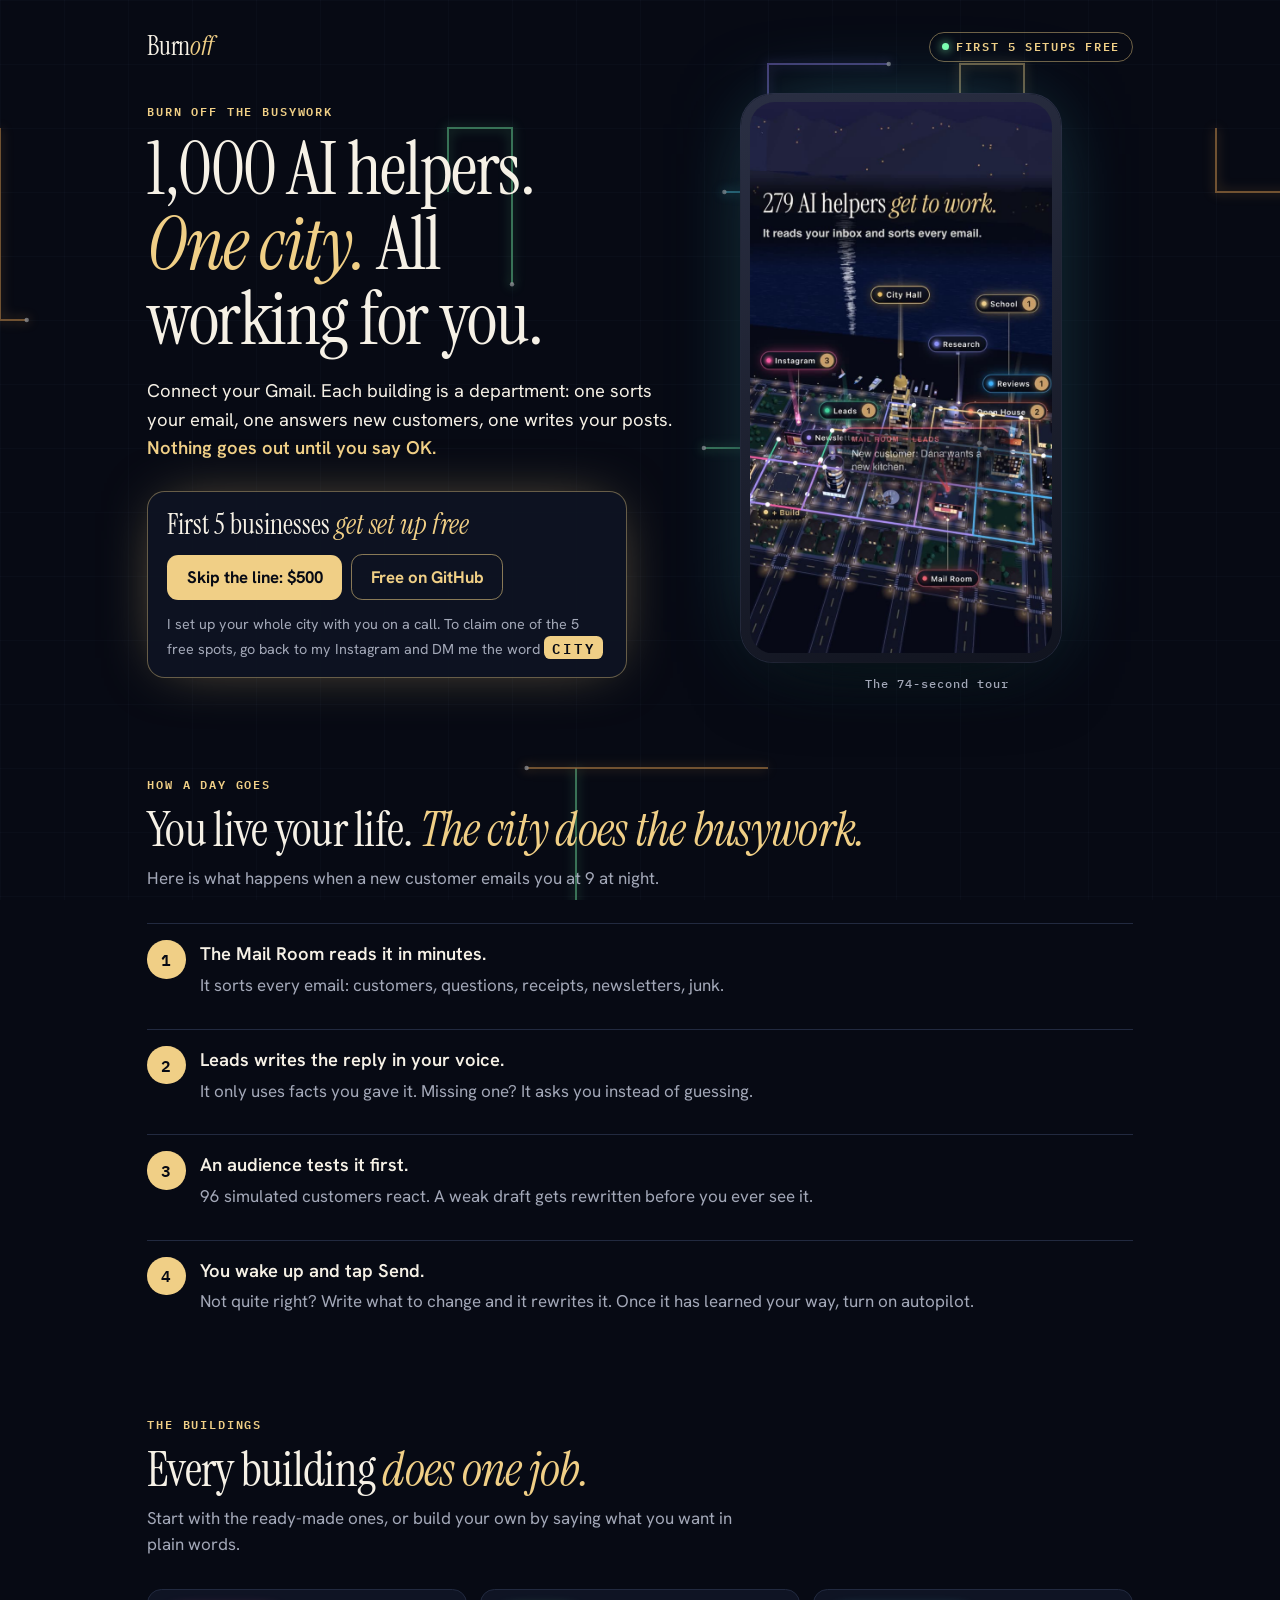
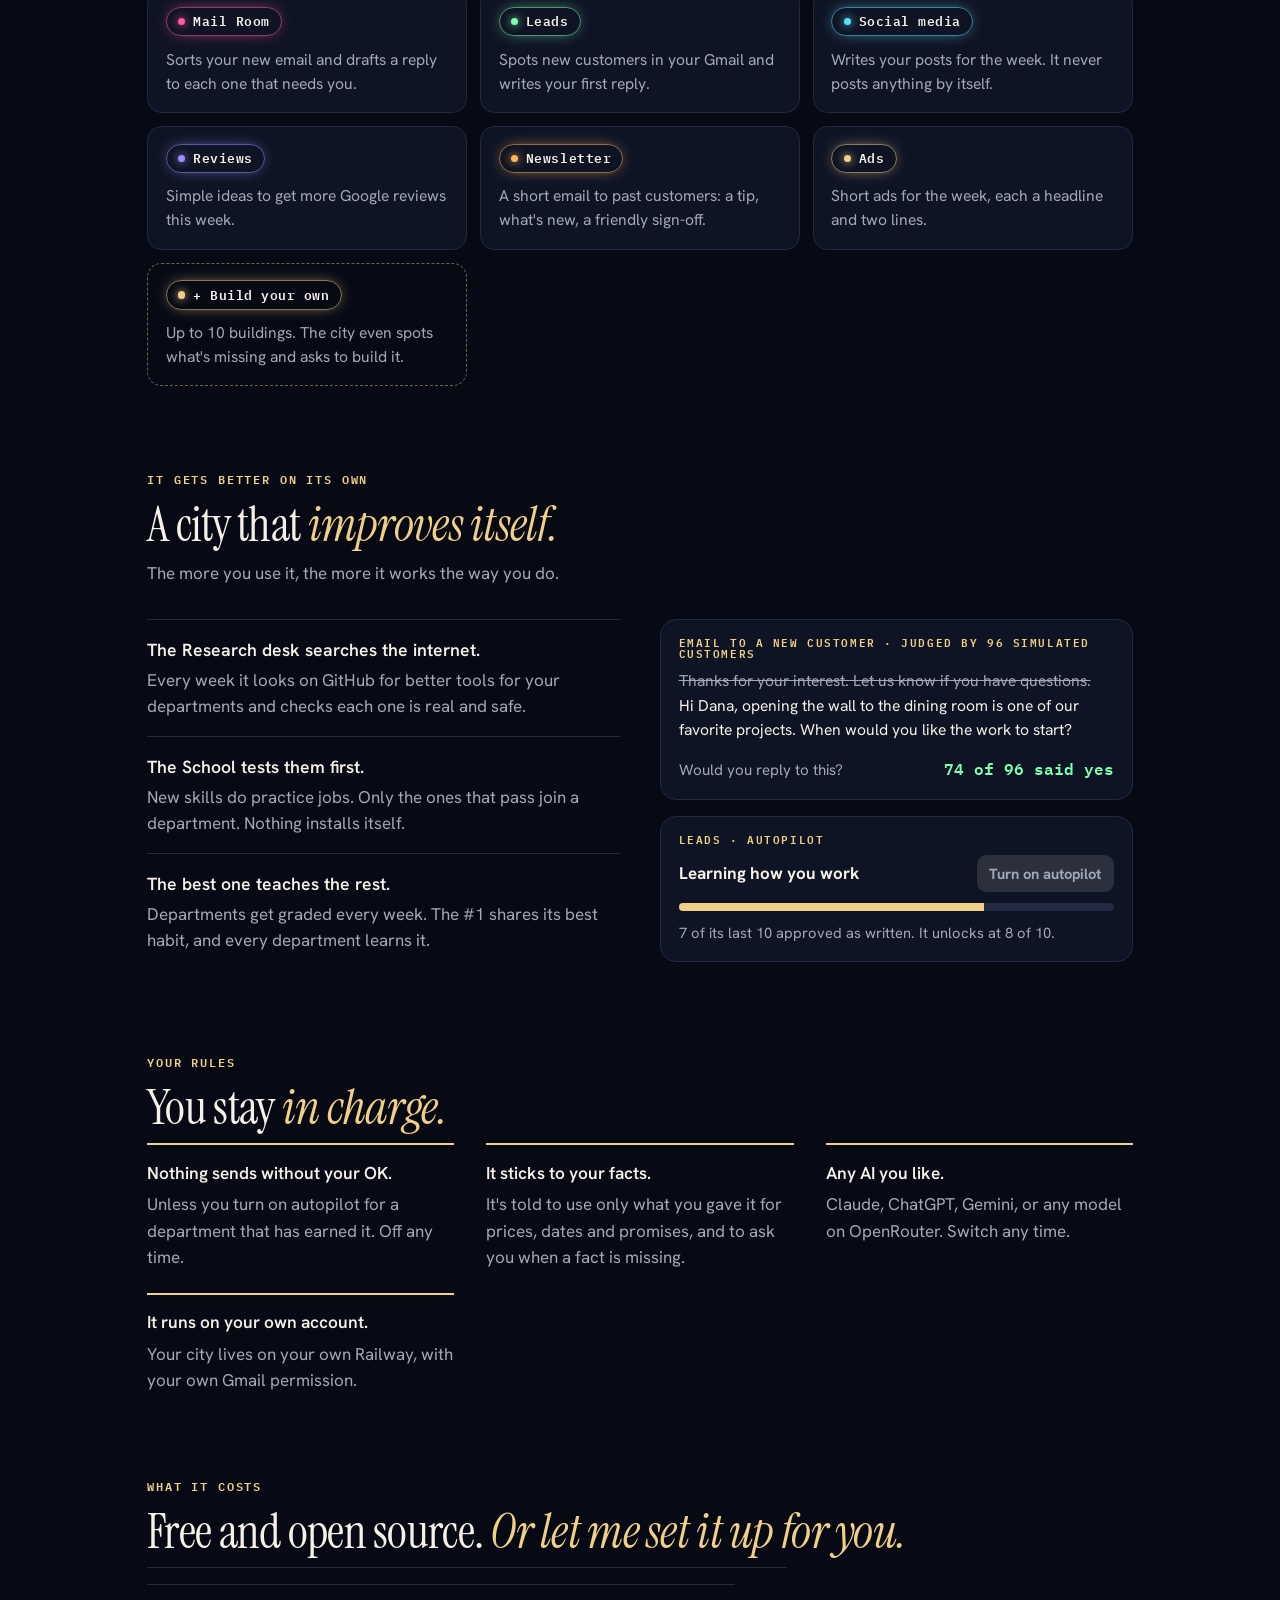
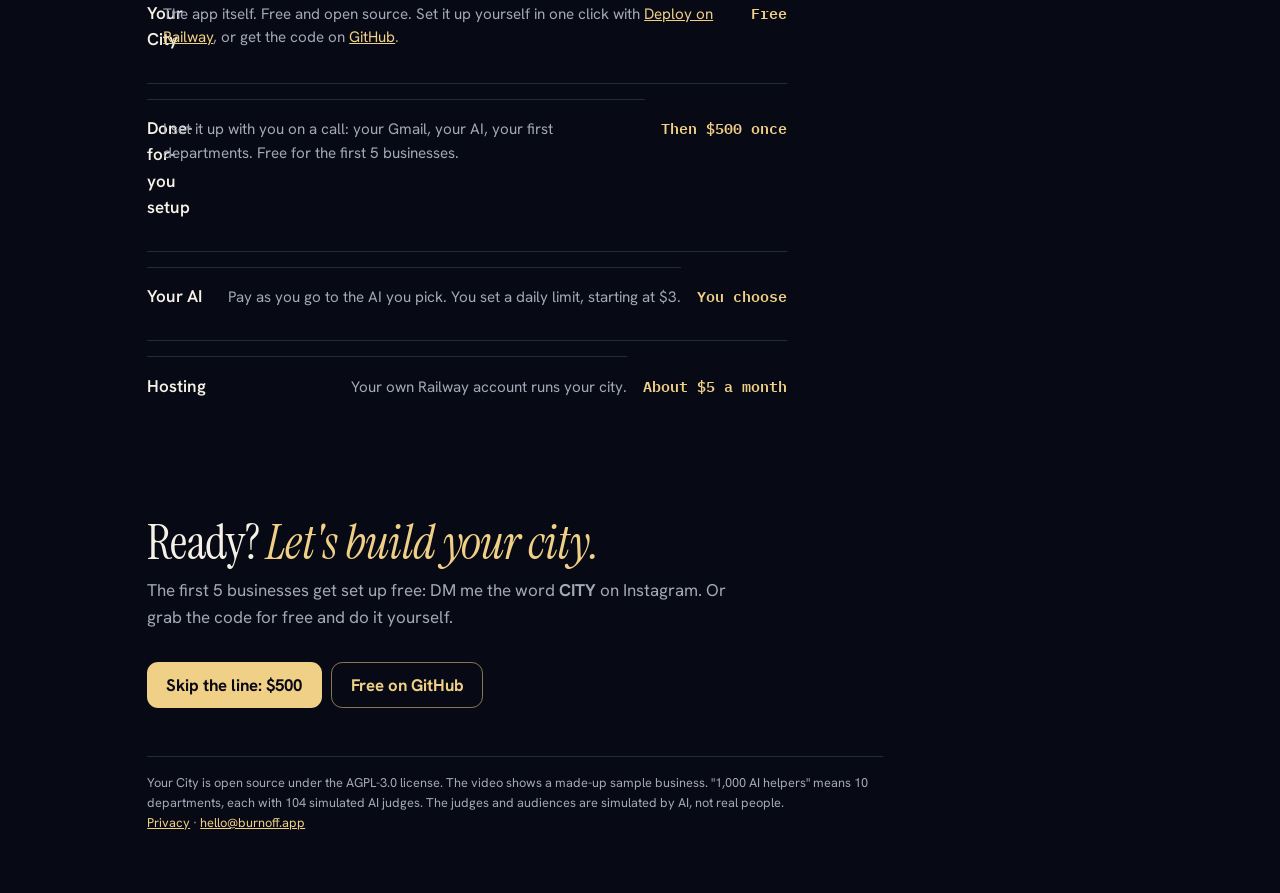
==== commit 1a665ebe: "Back to Burnoff: domain burnoff.app bought, CNAME added Co-Authored-By: Claude Sonnet 5.5 <noreply@a" ====
--- a/index.html
+++ b/index.html
@@ -3,11 +3,11 @@
 <head>
 <meta charset="utf-8">
 <meta name="viewport" content="width=device-width, initial-scale=1, viewport-fit=cover">
-<title>Apricity | AI helpers for your business</title>
+<title>Burnoff | AI helpers for your business</title>
 <meta name="description" content="Burn off the busywork. Your own city of AI helpers. It sorts your Gmail, answers new customers and writes your posts. Nothing sends without your OK. First 5 businesses get set up free.">
-<meta property="og:title" content="Apricity | 1,000 AI helpers. One city. All working for you.">
+<meta property="og:title" content="Burnoff | 1,000 AI helpers. One city. All working for you.">
 <meta property="og:description" content="It sorts your Gmail, answers new customers and writes your posts. Nothing sends without your OK. First 5 businesses get set up free.">
-<meta property="og:image" content="https://getapricity.app/poster.jpg">
+<meta property="og:image" content="https://burnoff.app/poster.jpg">
 <meta property="og:type" content="website">
 <meta name="twitter:card" content="summary_large_image">
 <meta name="theme-color" content="#070a14">
@@ -135,13 +135,13 @@
 <canvas id="trails" aria-hidden="true"></canvas>
 <div class="wrap">
   <header class="top">
-    <div class="mark">Apri<em>city</em></div>
+    <div class="mark">Burn<em>off</em></div>
     <div class="pill"><i></i>First 5 setups free</div>
   </header>
 
   <div class="hero">
     <div>
-      <p class="label">Apricity: the warmth of the sun in winter</p>
+      <p class="label">Burn off the busywork</p>
       <h1>1,000 AI helpers. <em>One city.</em> All working for you.</h1>
       <p class="lede">Connect your Gmail. Each building is a department: one sorts your email, one answers new customers, one writes your posts. <b>Nothing goes out until you say OK.</b></p>
       <div class="cta" id="start">
@@ -238,7 +238,7 @@
     <h2>Ready? <em>Let's build your city.</em></h2>
     <p class="sub">The first 5 businesses get set up free: DM me the word <b>CITY</b> on Instagram. Or grab the code for free and do it yourself.</p>
     <p class="cta-row"><a class="buy" id="buy2" href="https://buy.stripe.com/4gMbIT37z9rS1jI7A9bZe00" target="_blank" rel="noopener">Skip the line: $500</a> <a class="code" href="https://github.com/blake632/your-city" target="_blank" rel="noopener">Free on GitHub</a></p>
-    <p class="fine">Your City is open source under the AGPL-3.0 license. The video shows a made-up sample business. "1,000 AI helpers" means 10 departments, each with 104 simulated AI judges. The judges and audiences are simulated by AI, not real people.<br><a href="privacy.html">Privacy</a> · <a href="mailto:hello@getapricity.app">hello@getapricity.app</a></p>
+    <p class="fine">Your City is open source under the AGPL-3.0 license. The video shows a made-up sample business. "1,000 AI helpers" means 10 departments, each with 104 simulated AI judges. The judges and audiences are simulated by AI, not real people.<br><a href="privacy.html">Privacy</a> · <a href="mailto:hello@burnoff.app">hello@burnoff.app</a></p>
   </section>
 </div>
 
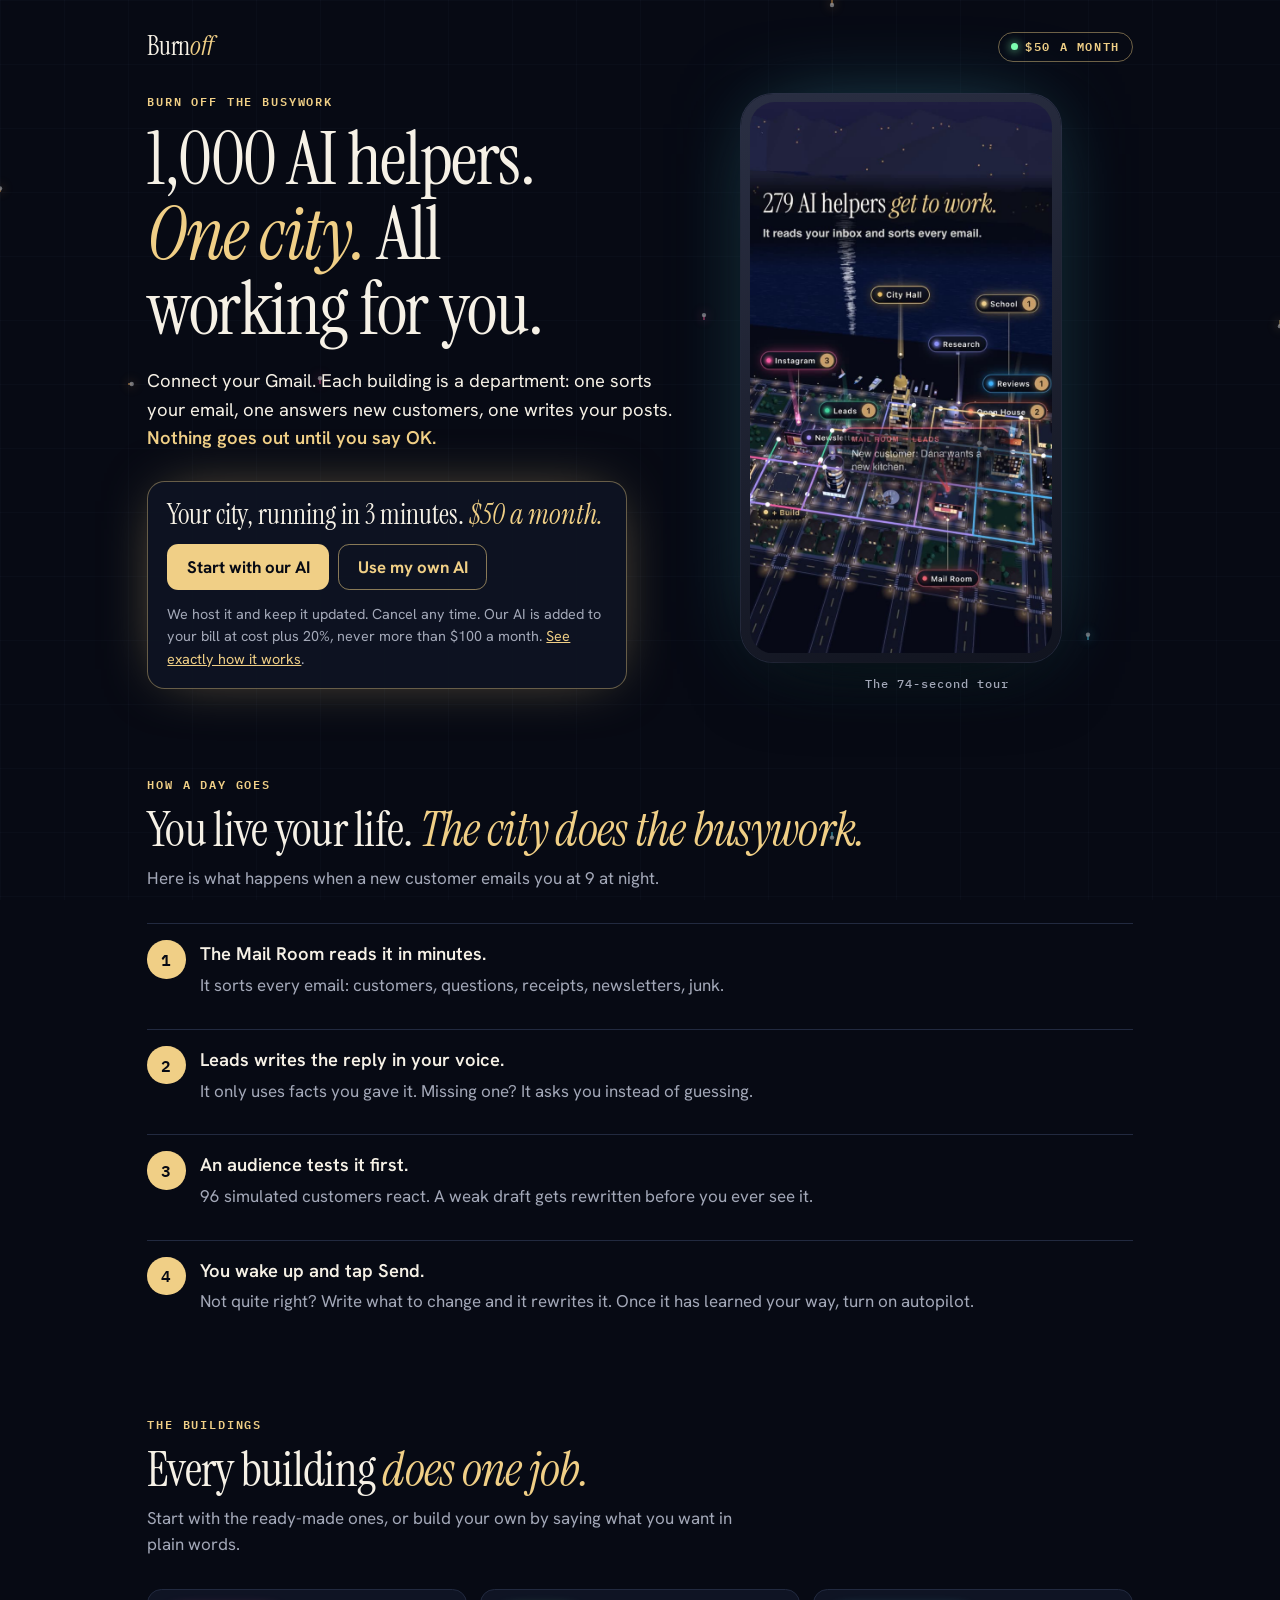
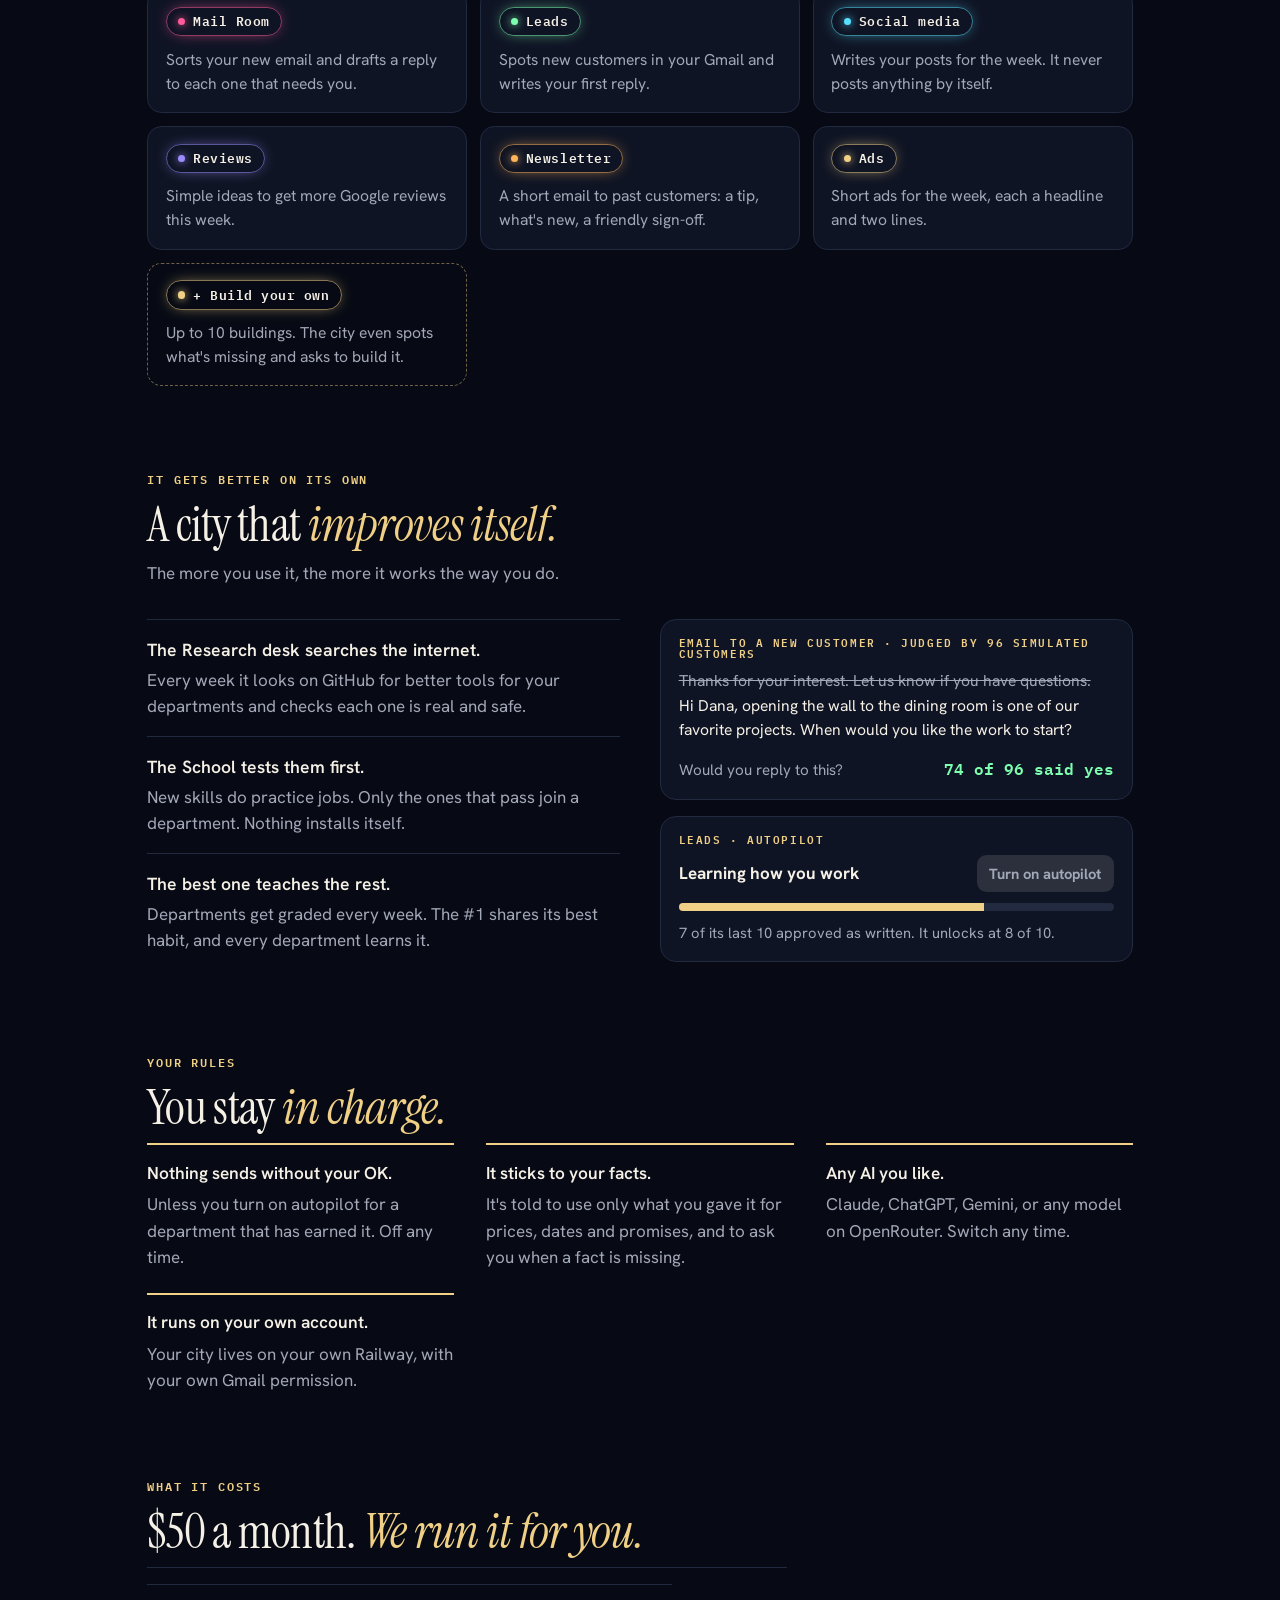
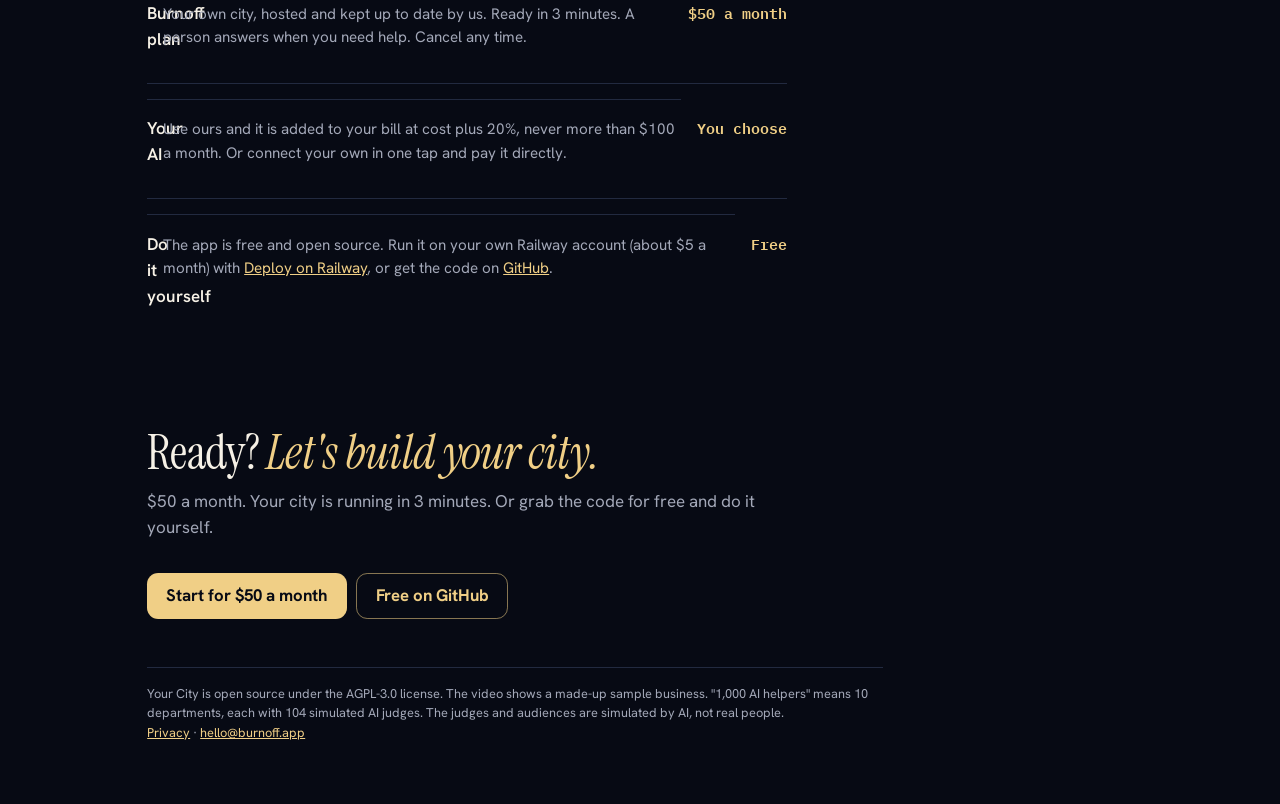
==== commit 68ced904: "Pricing: $50 a month, hosted by Burnoff; AI of your own or ours at cost plus 20% Asked for: $50 a mo" ====
--- a/index.html
+++ b/index.html
@@ -4,9 +4,9 @@
 <meta charset="utf-8">
 <meta name="viewport" content="width=device-width, initial-scale=1, viewport-fit=cover">
 <title>Burnoff | AI helpers for your business</title>
-<meta name="description" content="Burn off the busywork. Your own city of AI helpers. It sorts your Gmail, answers new customers and writes your posts. Nothing sends without your OK. First 5 businesses get set up free.">
+<meta name="description" content="Burn off the busywork. Your own city of AI helpers. It sorts your Gmail, answers new customers and writes your posts. Nothing sends without your OK. $50 a month, and we run it for you.">
 <meta property="og:title" content="Burnoff | 1,000 AI helpers. One city. All working for you.">
-<meta property="og:description" content="It sorts your Gmail, answers new customers and writes your posts. Nothing sends without your OK. First 5 businesses get set up free.">
+<meta property="og:description" content="It sorts your Gmail, answers new customers and writes your posts. Nothing sends without your OK. $50 a month, and we run it for you.">
 <meta property="og:image" content="https://burnoff.app/poster.jpg">
 <meta property="og:type" content="website">
 <meta name="twitter:card" content="summary_large_image">
@@ -136,7 +136,7 @@
 <div class="wrap">
   <header class="top">
     <div class="mark">Burn<em>off</em></div>
-    <div class="pill"><i></i>First 5 setups free</div>
+    <div class="pill"><i></i>$50 a month</div>
   </header>
 
   <div class="hero">
@@ -145,12 +145,12 @@
       <h1>1,000 AI helpers. <em>One city.</em> All working for you.</h1>
       <p class="lede">Connect your Gmail. Each building is a department: one sorts your email, one answers new customers, one writes your posts. <b>Nothing goes out until you say OK.</b></p>
       <div class="cta" id="start">
-        <div class="big">First 5 businesses <em>get set up free</em></div>
+        <div class="big">Your city, running in 3 minutes. <em>$50 a month.</em></div>
         <div class="row">
-          <a class="buy" id="buy" href="https://buy.stripe.com/4gMbIT37z9rS1jI7A9bZe00" target="_blank" rel="noopener">Skip the line: $500</a>
-          <a class="code" href="https://github.com/blake632/your-city" target="_blank" rel="noopener">Free on GitHub</a>
+          <a class="buy" id="buy" href="https://signup-production-1b3e.up.railway.app/start?ai=ours">Start with our AI</a>
+          <a class="code" href="https://signup-production-1b3e.up.railway.app/start?ai=own">Use my own AI</a>
         </div>
-        <small>I set up your whole city with you on a call. To claim one of the 5 free spots, go back to my Instagram and DM me the word <button class="word inline" id="word" type="button" aria-label="Copy the word CITY">CITY</button> <span id="copied" aria-live="polite"></span></small>
+        <small>We host it and keep it updated. Cancel any time. Our AI is added to your bill at cost plus 20%, never more than $100 a month. <a href="/start/">See exactly how it works</a>.</small>
       </div>
     </div>
     <div>
@@ -225,34 +225,23 @@
 
   <section>
     <p class="label">What it costs</p>
-    <h2>Free and open source. <em>Or let me set it up for you.</em></h2>
+    <h2>$50 a month. <em>We run it for you.</em></h2>
     <div class="cost">
-      <div><div><b>Your City</b><span>The app itself. Free and open source. Set it up yourself in one click with <a href="https://railway.com/deploy/your-city?referralCode=6eIidp&amp;utm_medium=integration&amp;utm_source=template&amp;utm_campaign=generic" target="_blank" rel="noopener">Deploy on Railway</a>, or get the code on <a href="https://github.com/blake632/your-city" target="_blank" rel="noopener">GitHub</a>.</span></div><em>Free</em></div>
-      <div><div><b>Done-for-you setup</b><span>I set it up with you on a call: your Gmail, your AI, your first departments. Free for the first 5 businesses.</span></div><em>Then $500 once</em></div>
-      <div><div><b>Your AI</b><span>Pay as you go to the AI you pick. You set a daily limit, starting at $3.</span></div><em>You choose</em></div>
-      <div><div><b>Hosting</b><span>Your own Railway account runs your city.</span></div><em>About $5 a month</em></div>
+      <div><div><b>Burnoff plan</b><span>Your own city, hosted and kept up to date by us. Ready in 3 minutes. A person answers when you need help. Cancel any time.</span></div><em>$50 a month</em></div>
+      <div><div><b>Your AI</b><span>Use ours and it is added to your bill at cost plus 20%, never more than $100 a month. Or connect your own in one tap and pay it directly.</span></div><em>You choose</em></div>
+      <div><div><b>Do it yourself</b><span>The app is free and open source. Run it on your own Railway account (about $5 a month) with <a href="https://railway.com/deploy/your-city?referralCode=6eIidp&amp;utm_medium=integration&amp;utm_source=template&amp;utm_campaign=generic" target="_blank" rel="noopener">Deploy on Railway</a>, or get the code on <a href="https://github.com/blake632/your-city" target="_blank" rel="noopener">GitHub</a>.</span></div><em>Free</em></div>
     </div>
   </section>
 
   <section class="end">
     <h2>Ready? <em>Let's build your city.</em></h2>
-    <p class="sub">The first 5 businesses get set up free: DM me the word <b>CITY</b> on Instagram. Or grab the code for free and do it yourself.</p>
-    <p class="cta-row"><a class="buy" id="buy2" href="https://buy.stripe.com/4gMbIT37z9rS1jI7A9bZe00" target="_blank" rel="noopener">Skip the line: $500</a> <a class="code" href="https://github.com/blake632/your-city" target="_blank" rel="noopener">Free on GitHub</a></p>
+    <p class="sub">$50 a month. Your city is running in 3 minutes. Or grab the code for free and do it yourself.</p>
+    <p class="cta-row"><a class="buy" id="buy2" href="/start/">Start for $50 a month</a> <a class="code" href="https://github.com/blake632/your-city" target="_blank" rel="noopener">Free on GitHub</a></p>
     <p class="fine">Your City is open source under the AGPL-3.0 license. The video shows a made-up sample business. "1,000 AI helpers" means 10 departments, each with 104 simulated AI judges. The judges and audiences are simulated by AI, not real people.<br><a href="privacy.html">Privacy</a> · <a href="mailto:hello@burnoff.app">hello@burnoff.app</a></p>
   </section>
 </div>
 
 <script>
-// Copy the word CITY (falls back to selecting it if this view refuses the clipboard)
-(function () {
-  var b = document.getElementById('word'), out = document.getElementById('copied');
-  b.addEventListener('click', function () {
-    var done = function () { out.textContent = 'Copied. Paste it in my DMs.'; };
-    var pick = function () { var r = document.createRange(); r.selectNodeContents(b); var s = getSelection(); s.removeAllRanges(); s.addRange(r); out.textContent = 'Selected. Copy it and paste it in my DMs.'; };
-    try { navigator.clipboard.writeText('CITY').then(done, pick); } catch (e) { pick(); }
-  });
-})();
-
 // Light trails racing along a street grid behind the page: straight lines with right-angle turns, like the city's own.
 (function () {
   if (matchMedia('(prefers-reduced-motion: reduce)').matches) return;
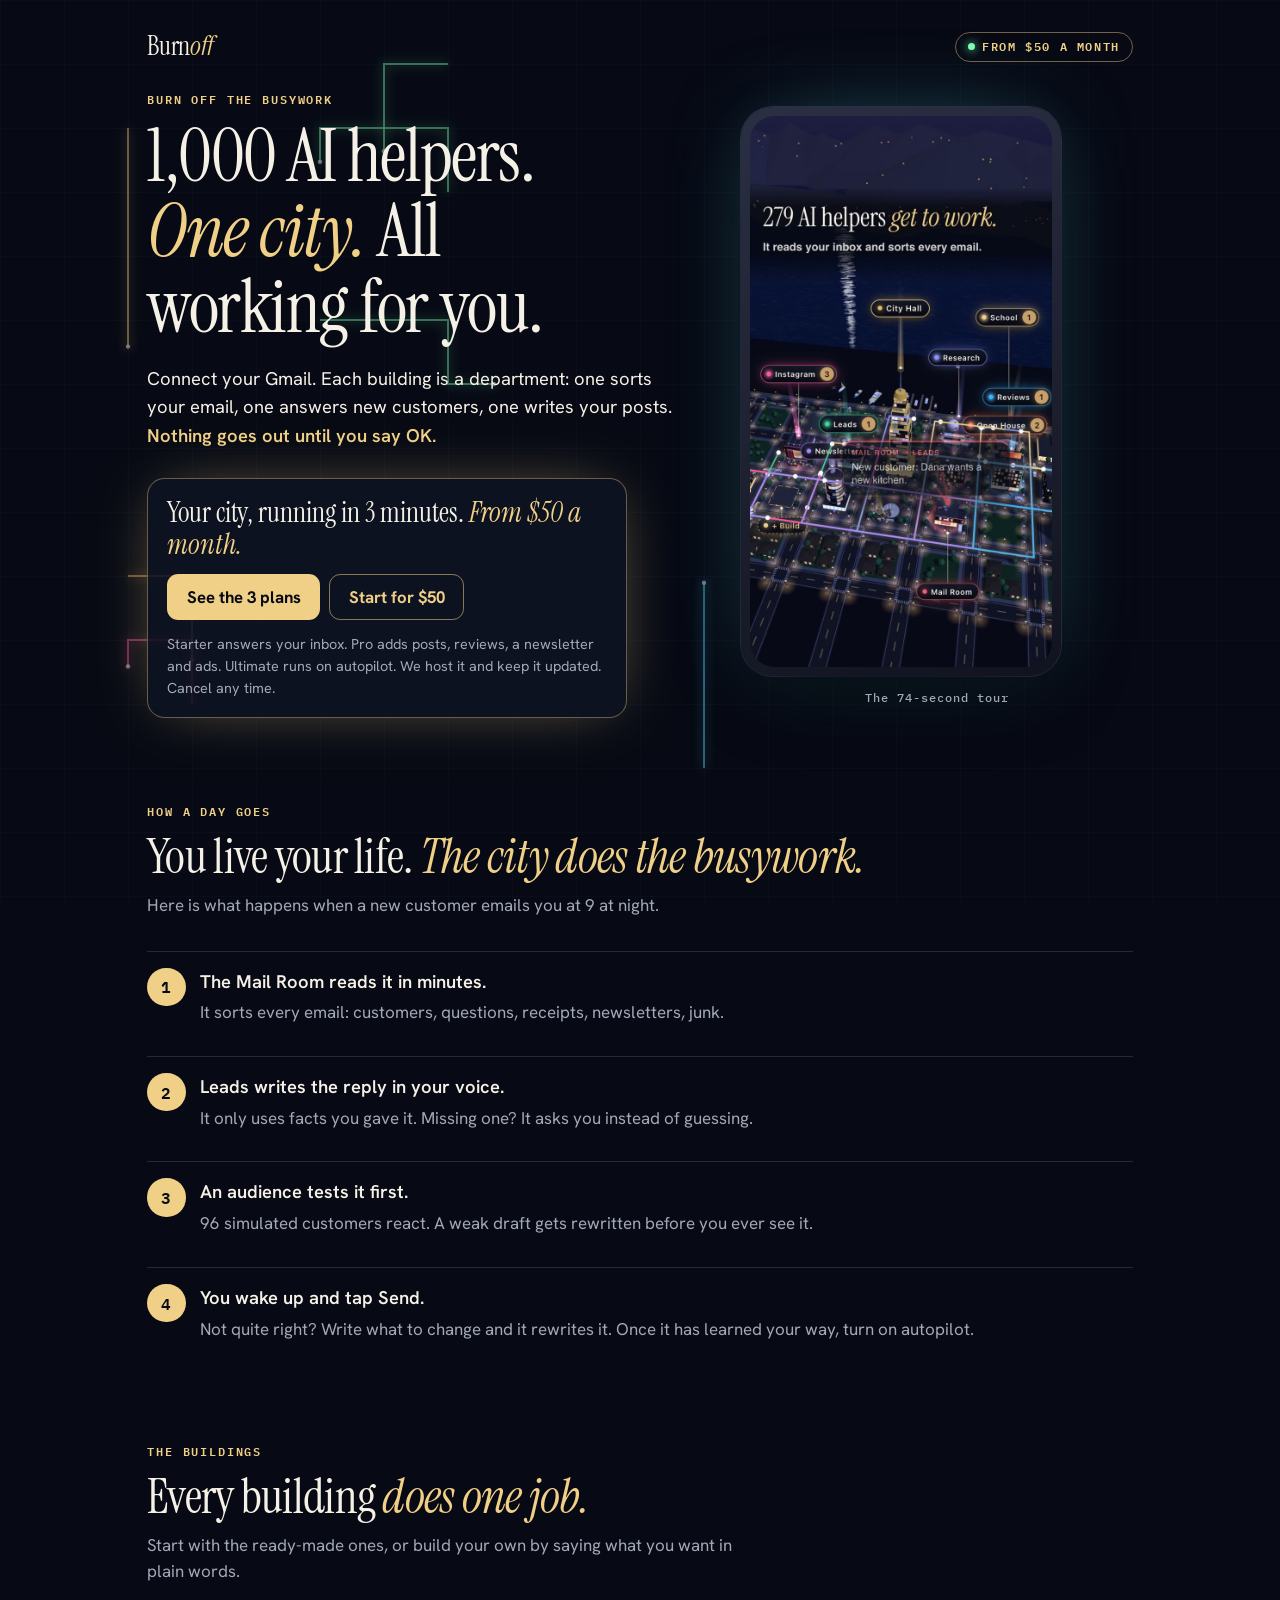
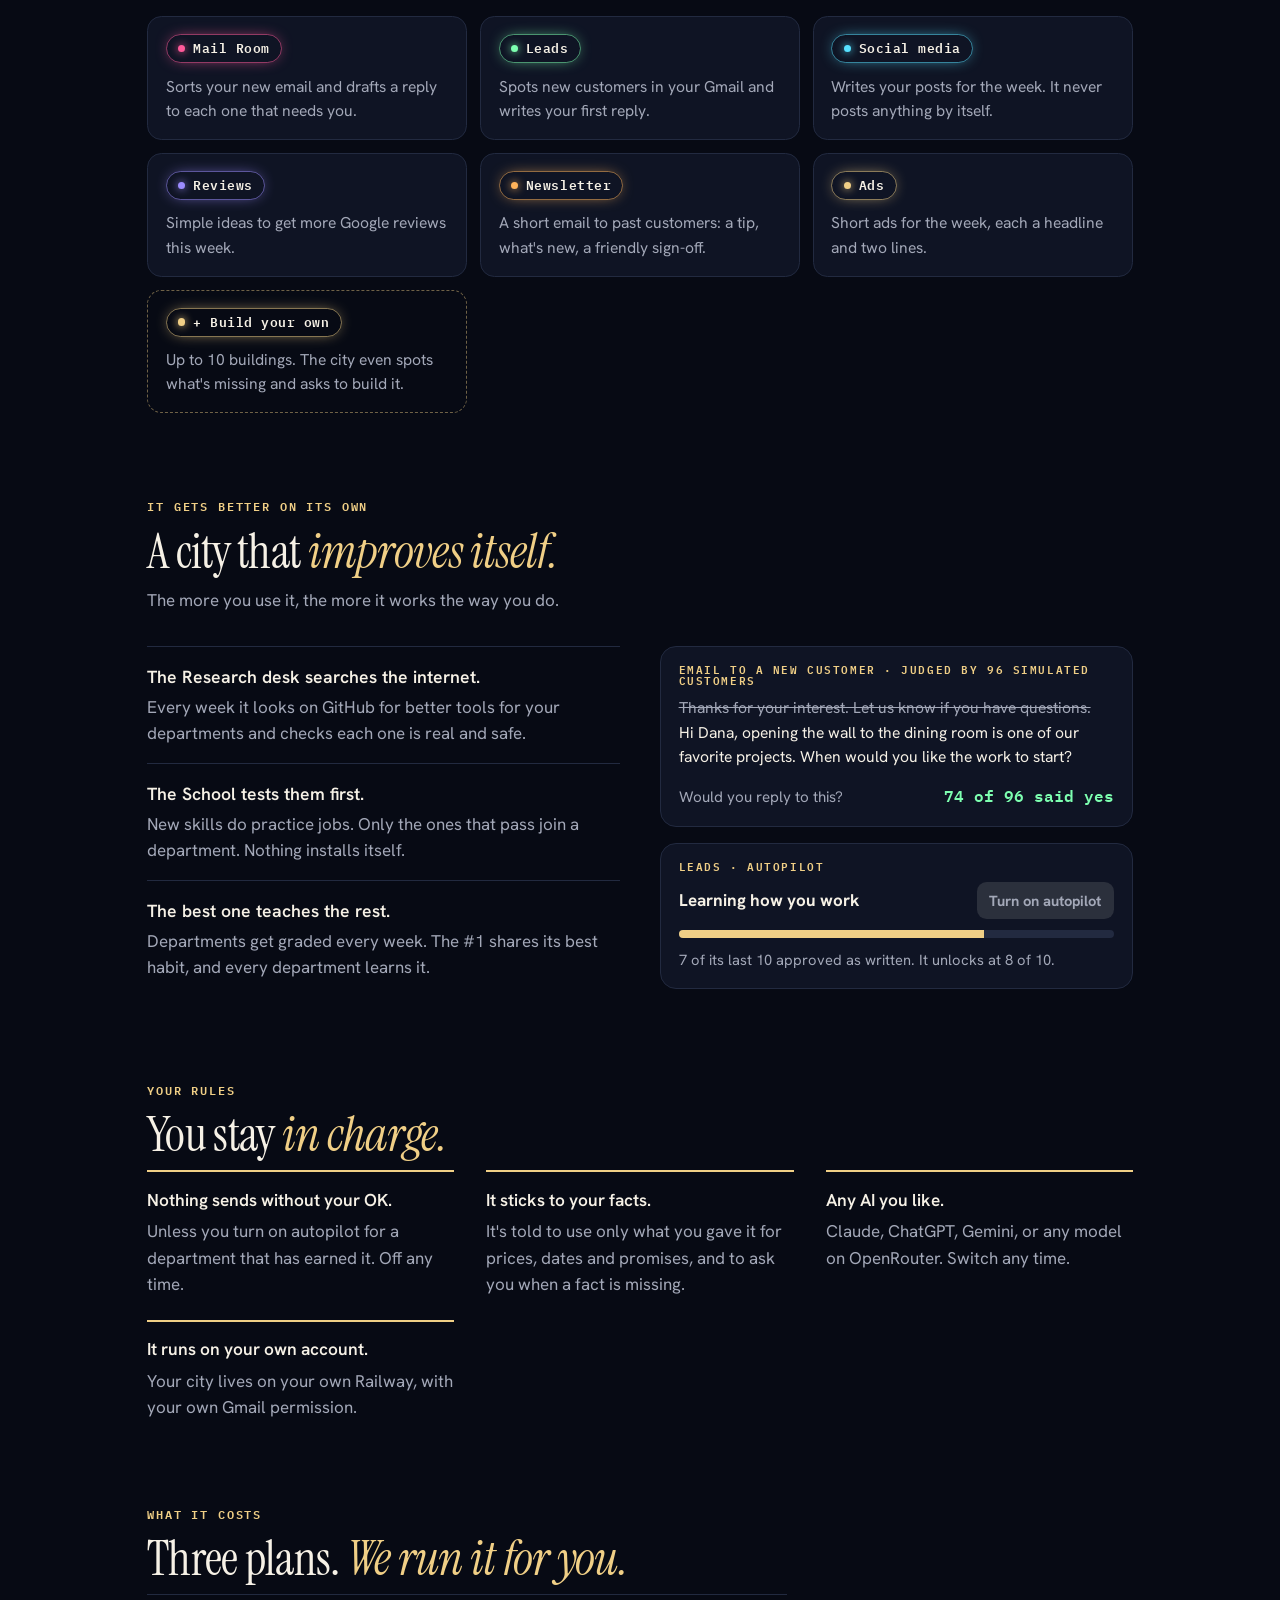
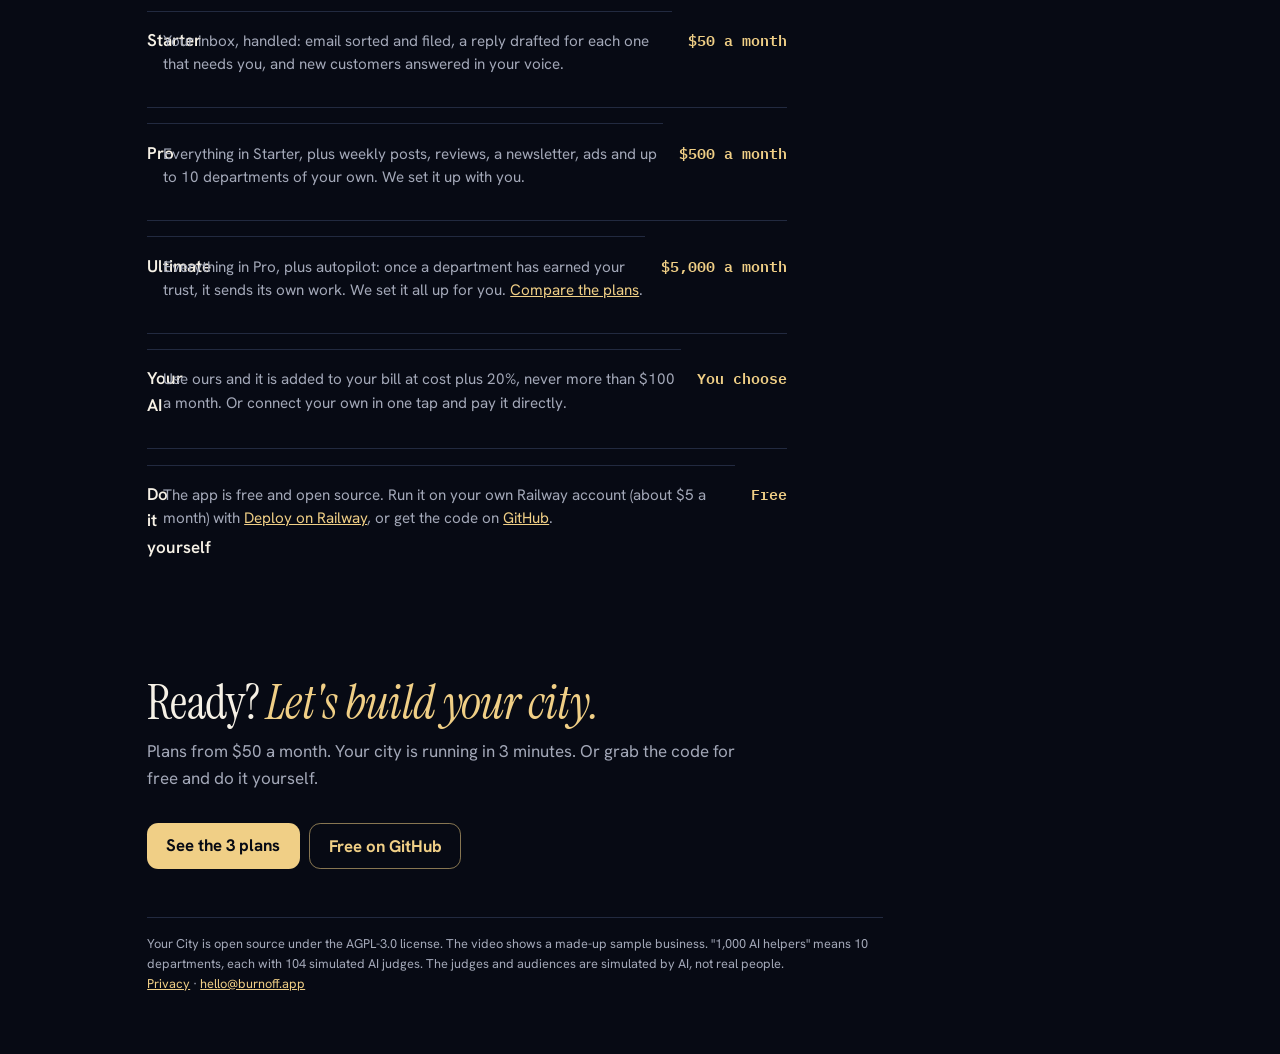
==== commit 57bfb611: "Three plans: Starter $50 (inbox), Pro $500 (marketing), Ultimate $5,000 (autopilot) Co-Authored-By: " ====
--- a/index.html
+++ b/index.html
@@ -4,9 +4,9 @@
 <meta charset="utf-8">
 <meta name="viewport" content="width=device-width, initial-scale=1, viewport-fit=cover">
 <title>Burnoff | AI helpers for your business</title>
-<meta name="description" content="Burn off the busywork. Your own city of AI helpers. It sorts your Gmail, answers new customers and writes your posts. Nothing sends without your OK. $50 a month, and we run it for you.">
+<meta name="description" content="Burn off the busywork. Your own city of AI helpers. It sorts your Gmail, answers new customers and writes your posts. Nothing sends without your OK. Plans from $50 a month, and we run it for you.">
 <meta property="og:title" content="Burnoff | 1,000 AI helpers. One city. All working for you.">
-<meta property="og:description" content="It sorts your Gmail, answers new customers and writes your posts. Nothing sends without your OK. $50 a month, and we run it for you.">
+<meta property="og:description" content="It sorts your Gmail, answers new customers and writes your posts. Nothing sends without your OK. Plans from $50 a month, and we run it for you.">
 <meta property="og:image" content="https://burnoff.app/poster.jpg">
 <meta property="og:type" content="website">
 <meta name="twitter:card" content="summary_large_image">
@@ -136,7 +136,7 @@
 <div class="wrap">
   <header class="top">
     <div class="mark">Burn<em>off</em></div>
-    <div class="pill"><i></i>$50 a month</div>
+    <div class="pill"><i></i>From $50 a month</div>
   </header>
 
   <div class="hero">
@@ -145,12 +145,12 @@
       <h1>1,000 AI helpers. <em>One city.</em> All working for you.</h1>
       <p class="lede">Connect your Gmail. Each building is a department: one sorts your email, one answers new customers, one writes your posts. <b>Nothing goes out until you say OK.</b></p>
       <div class="cta" id="start">
-        <div class="big">Your city, running in 3 minutes. <em>$50 a month.</em></div>
+        <div class="big">Your city, running in 3 minutes. <em>From $50 a month.</em></div>
         <div class="row">
-          <a class="buy" id="buy" href="https://signup-production-1b3e.up.railway.app/start?ai=ours">Start with our AI</a>
-          <a class="code" href="https://signup-production-1b3e.up.railway.app/start?ai=own">Use my own AI</a>
+          <a class="buy" id="buy" href="/start/">See the 3 plans</a>
+          <a class="code" href="https://signup-production-1b3e.up.railway.app/start?plan=starter&amp;ai=ours">Start for $50</a>
         </div>
-        <small>We host it and keep it updated. Cancel any time. Our AI is added to your bill at cost plus 20%, never more than $100 a month. <a href="/start/">See exactly how it works</a>.</small>
+        <small>Starter answers your inbox. Pro adds posts, reviews, a newsletter and ads. Ultimate runs on autopilot. We host it and keep it updated. Cancel any time.</small>
       </div>
     </div>
     <div>
@@ -225,9 +225,11 @@
 
   <section>
     <p class="label">What it costs</p>
-    <h2>$50 a month. <em>We run it for you.</em></h2>
+    <h2>Three plans. <em>We run it for you.</em></h2>
     <div class="cost">
-      <div><div><b>Burnoff plan</b><span>Your own city, hosted and kept up to date by us. Ready in 3 minutes. A person answers when you need help. Cancel any time.</span></div><em>$50 a month</em></div>
+      <div><div><b>Starter</b><span>Your inbox, handled: email sorted and filed, a reply drafted for each one that needs you, and new customers answered in your voice.</span></div><em>$50 a month</em></div>
+      <div><div><b>Pro</b><span>Everything in Starter, plus weekly posts, reviews, a newsletter, ads and up to 10 departments of your own. We set it up with you.</span></div><em>$500 a month</em></div>
+      <div><div><b>Ultimate</b><span>Everything in Pro, plus autopilot: once a department has earned your trust, it sends its own work. We set it all up for you. <a href="/start/">Compare the plans</a>.</span></div><em>$5,000 a month</em></div>
       <div><div><b>Your AI</b><span>Use ours and it is added to your bill at cost plus 20%, never more than $100 a month. Or connect your own in one tap and pay it directly.</span></div><em>You choose</em></div>
       <div><div><b>Do it yourself</b><span>The app is free and open source. Run it on your own Railway account (about $5 a month) with <a href="https://railway.com/deploy/your-city?referralCode=6eIidp&amp;utm_medium=integration&amp;utm_source=template&amp;utm_campaign=generic" target="_blank" rel="noopener">Deploy on Railway</a>, or get the code on <a href="https://github.com/blake632/your-city" target="_blank" rel="noopener">GitHub</a>.</span></div><em>Free</em></div>
     </div>
@@ -235,8 +237,8 @@
 
   <section class="end">
     <h2>Ready? <em>Let's build your city.</em></h2>
-    <p class="sub">$50 a month. Your city is running in 3 minutes. Or grab the code for free and do it yourself.</p>
-    <p class="cta-row"><a class="buy" id="buy2" href="/start/">Start for $50 a month</a> <a class="code" href="https://github.com/blake632/your-city" target="_blank" rel="noopener">Free on GitHub</a></p>
+    <p class="sub">Plans from $50 a month. Your city is running in 3 minutes. Or grab the code for free and do it yourself.</p>
+    <p class="cta-row"><a class="buy" id="buy2" href="/start/">See the 3 plans</a> <a class="code" href="https://github.com/blake632/your-city" target="_blank" rel="noopener">Free on GitHub</a></p>
     <p class="fine">Your City is open source under the AGPL-3.0 license. The video shows a made-up sample business. "1,000 AI helpers" means 10 departments, each with 104 simulated AI judges. The judges and audiences are simulated by AI, not real people.<br><a href="privacy.html">Privacy</a> · <a href="mailto:hello@burnoff.app">hello@burnoff.app</a></p>
   </section>
 </div>
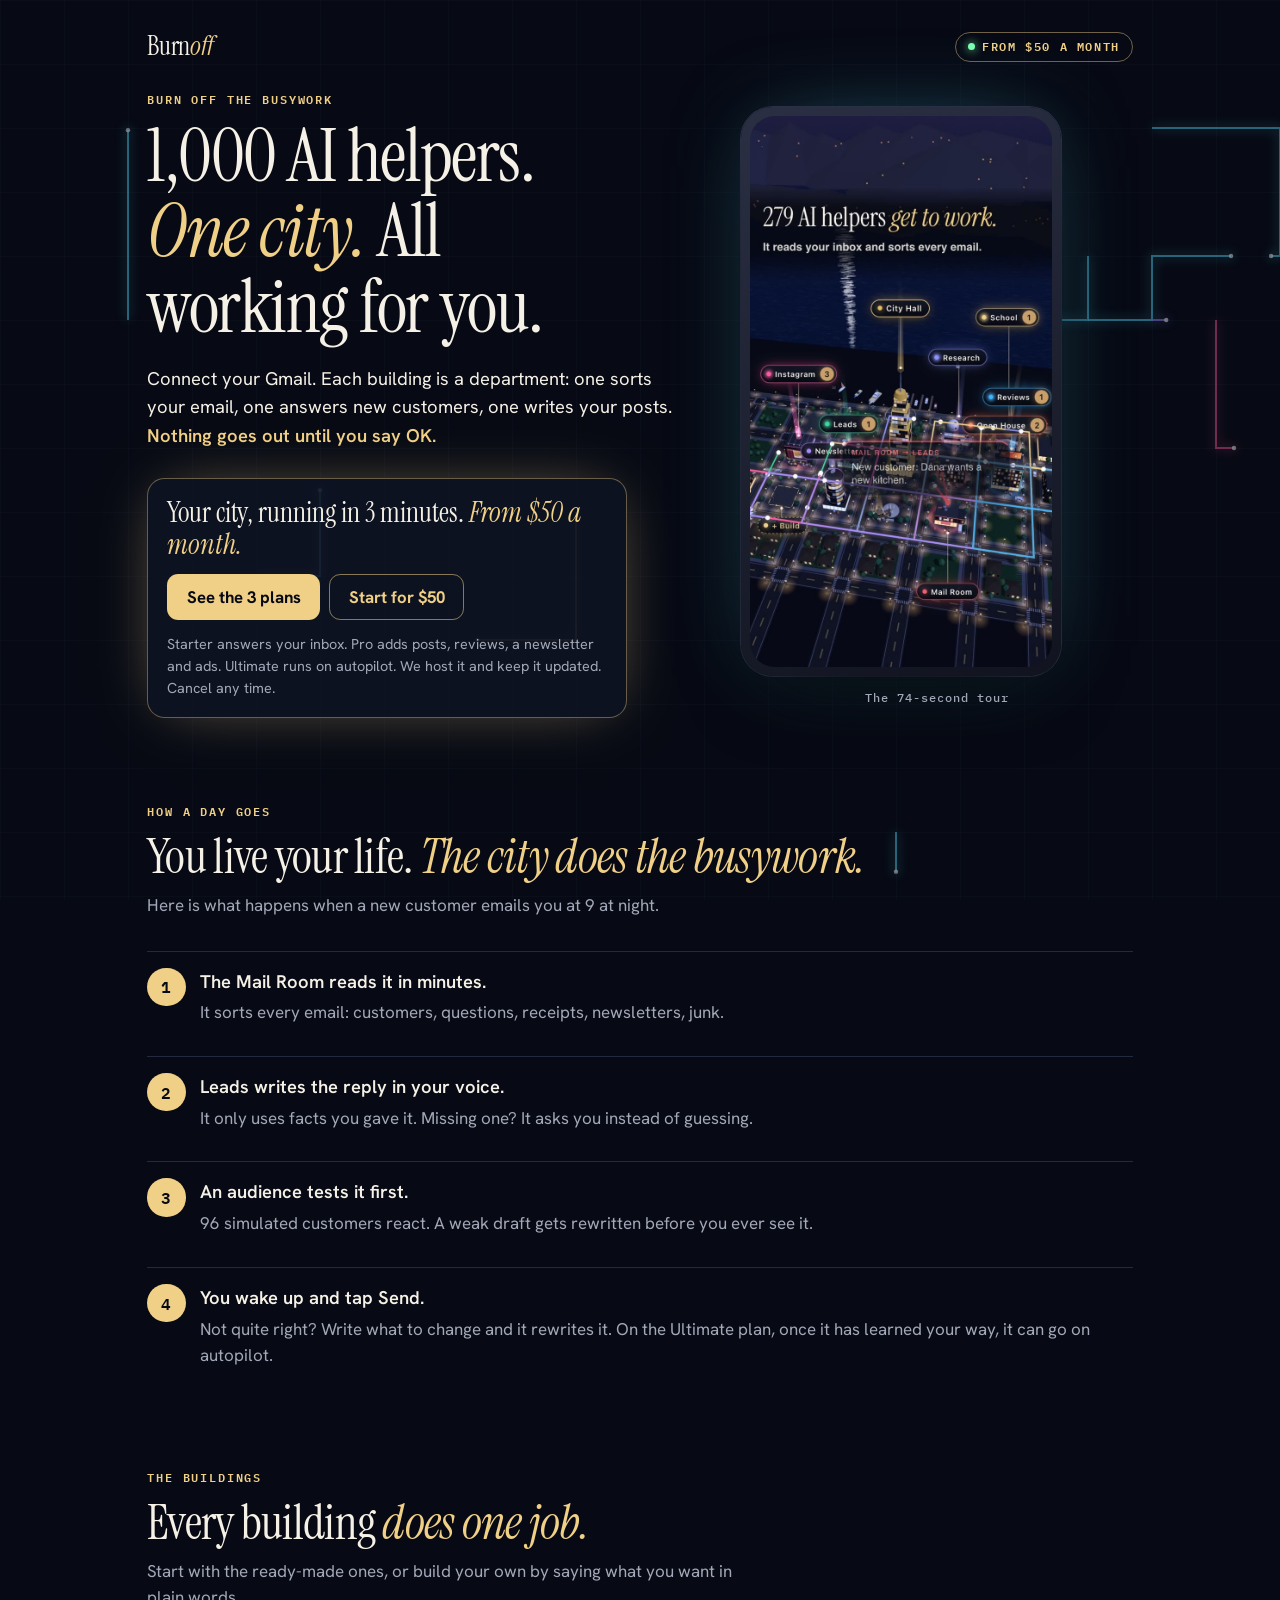
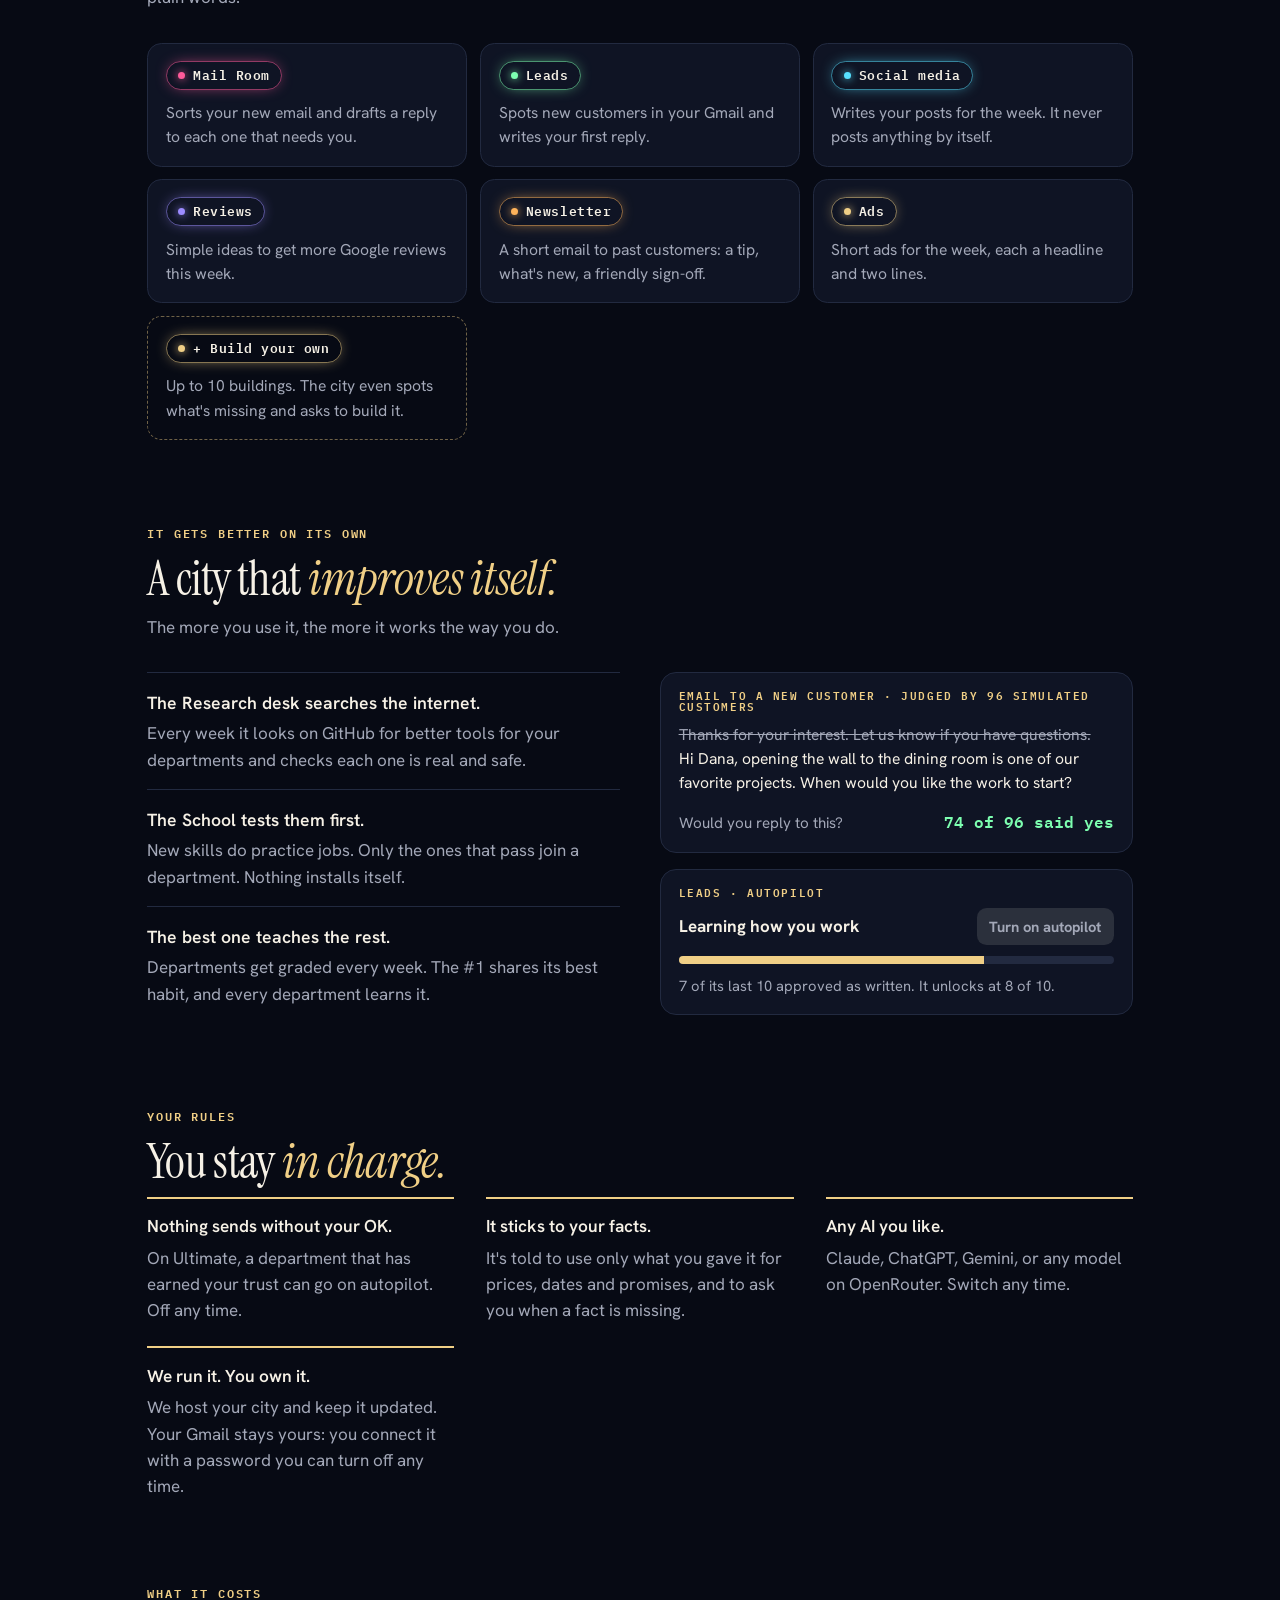
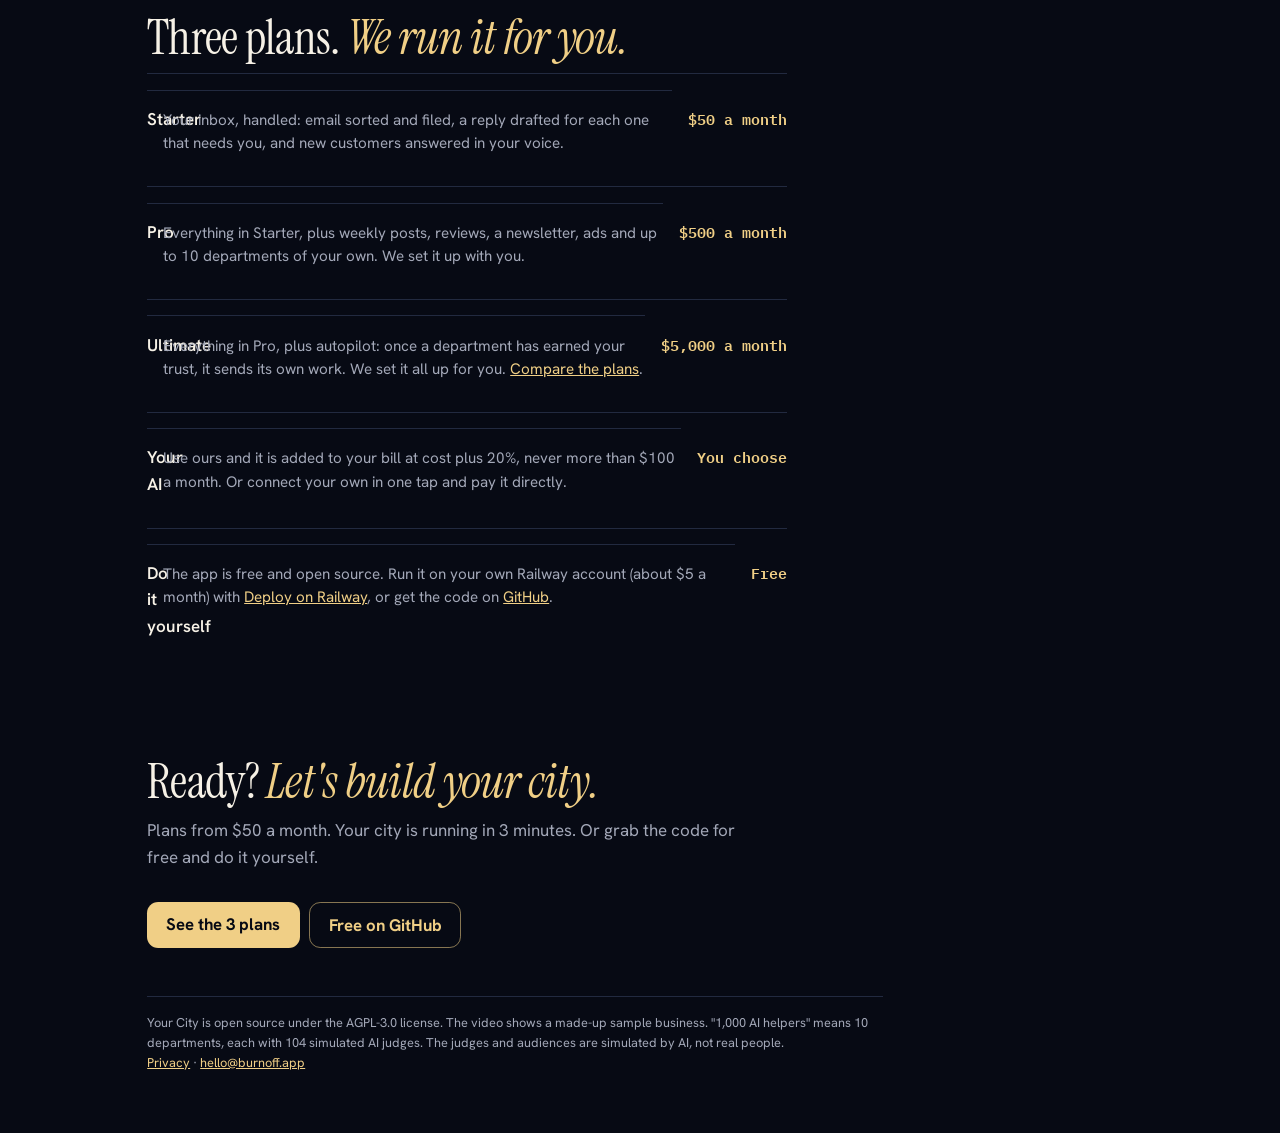
==== commit 9fc39a21: "Site: we host it (no Railway talk for clients); autopilot is the Ultimate plan Co-Authored-By: Claud" ====
--- a/index.html
+++ b/index.html
@@ -167,7 +167,7 @@
       <li><div><b>The Mail Room reads it in minutes.</b><span>It sorts every email: customers, questions, receipts, newsletters, junk.</span></div></li>
       <li><div><b>Leads writes the reply in your voice.</b><span>It only uses facts you gave it. Missing one? It asks you instead of guessing.</span></div></li>
       <li><div><b>An audience tests it first.</b><span>96 simulated customers react. A weak draft gets rewritten before you ever see it.</span></div></li>
-      <li><div><b>You wake up and tap Send.</b><span>Not quite right? Write what to change and it rewrites it. Once it has learned your way, turn on autopilot.</span></div></li>
+      <li><div><b>You wake up and tap Send.</b><span>Not quite right? Write what to change and it rewrites it. On the Ultimate plan, once it has learned your way, it can go on autopilot.</span></div></li>
     </ol>
   </section>
 
@@ -216,10 +216,10 @@
     <p class="label">Your rules</p>
     <h2>You stay <em>in charge.</em></h2>
     <div class="rules">
-      <div><b>Nothing sends without your OK.</b><span>Unless you turn on autopilot for a department that has earned it. Off any time.</span></div>
+      <div><b>Nothing sends without your OK.</b><span>On Ultimate, a department that has earned your trust can go on autopilot. Off any time.</span></div>
       <div><b>It sticks to your facts.</b><span>It's told to use only what you gave it for prices, dates and promises, and to ask you when a fact is missing.</span></div>
       <div><b>Any AI you like.</b><span>Claude, ChatGPT, Gemini, or any model on OpenRouter. Switch any time.</span></div>
-      <div><b>It runs on your own account.</b><span>Your city lives on your own Railway, with your own Gmail permission.</span></div>
+      <div><b>We run it. You own it.</b><span>We host your city and keep it updated. Your Gmail stays yours: you connect it with a password you can turn off any time.</span></div>
     </div>
   </section>
 
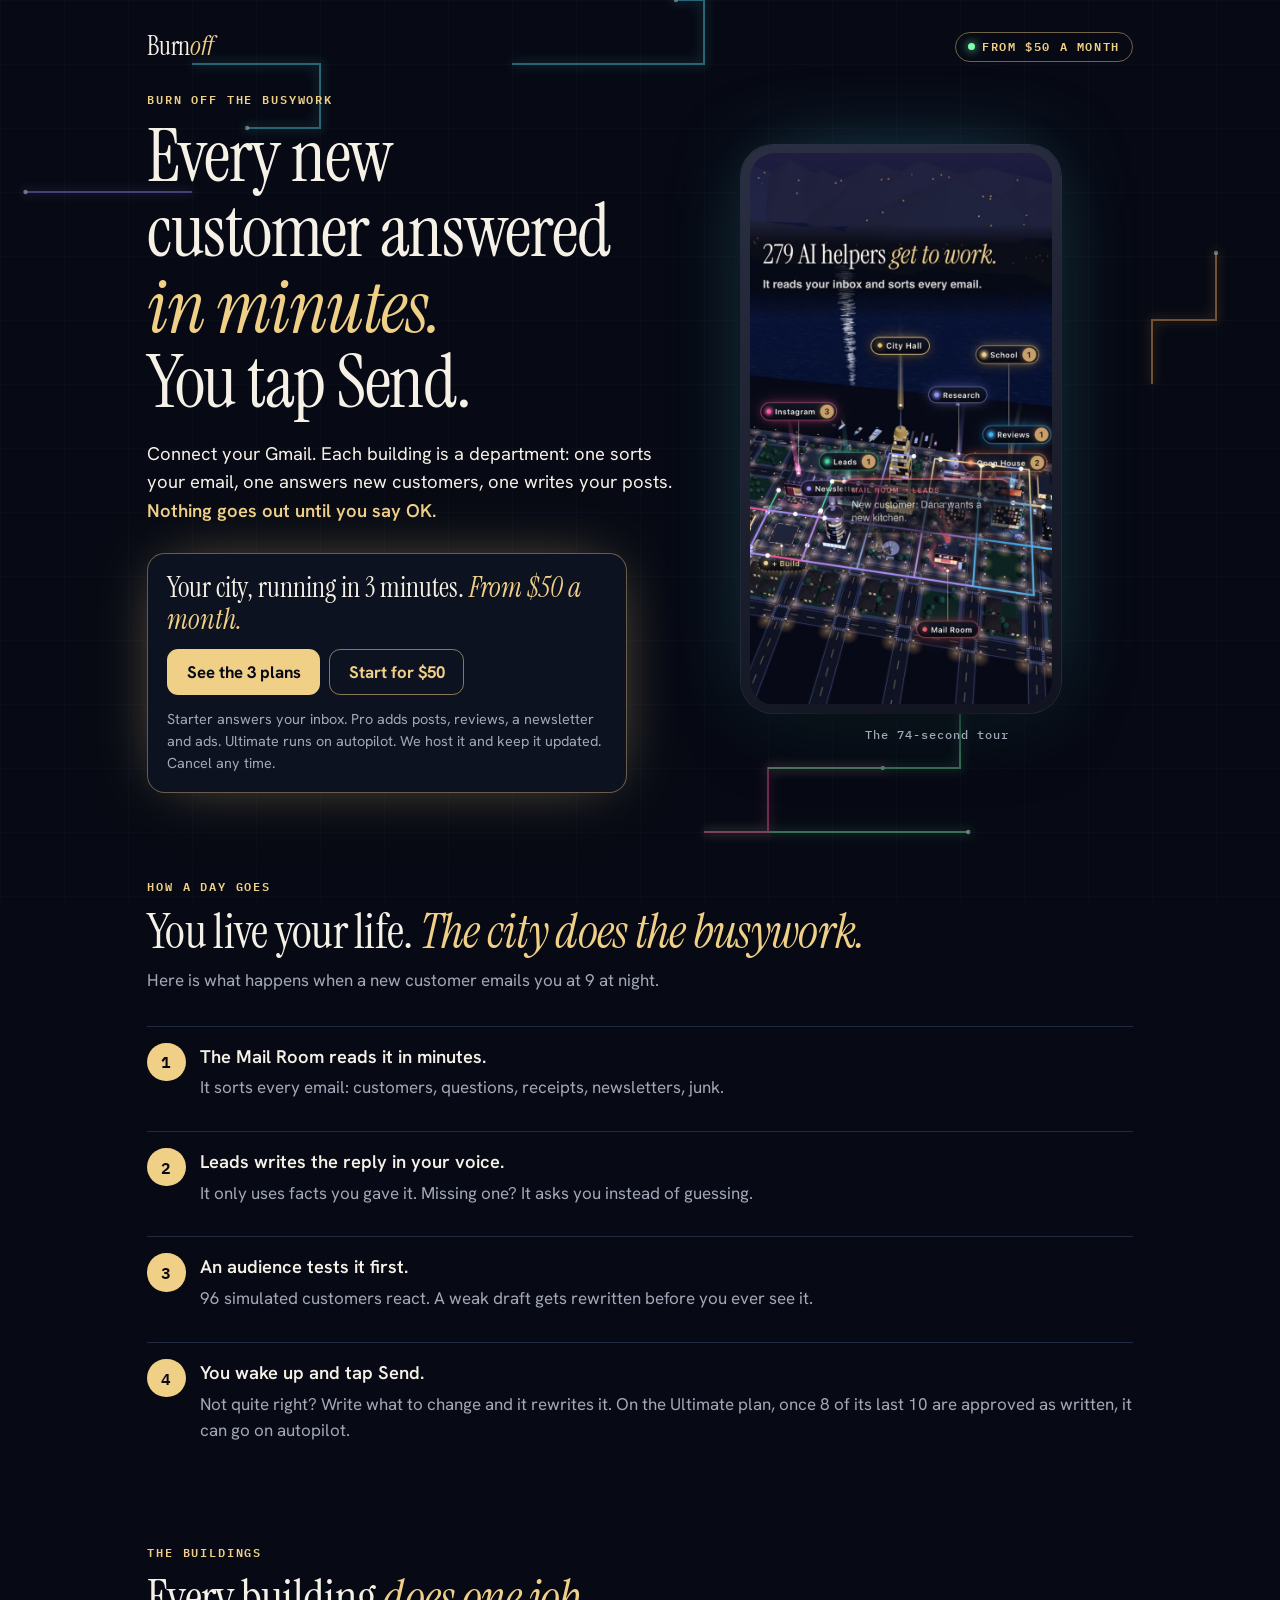
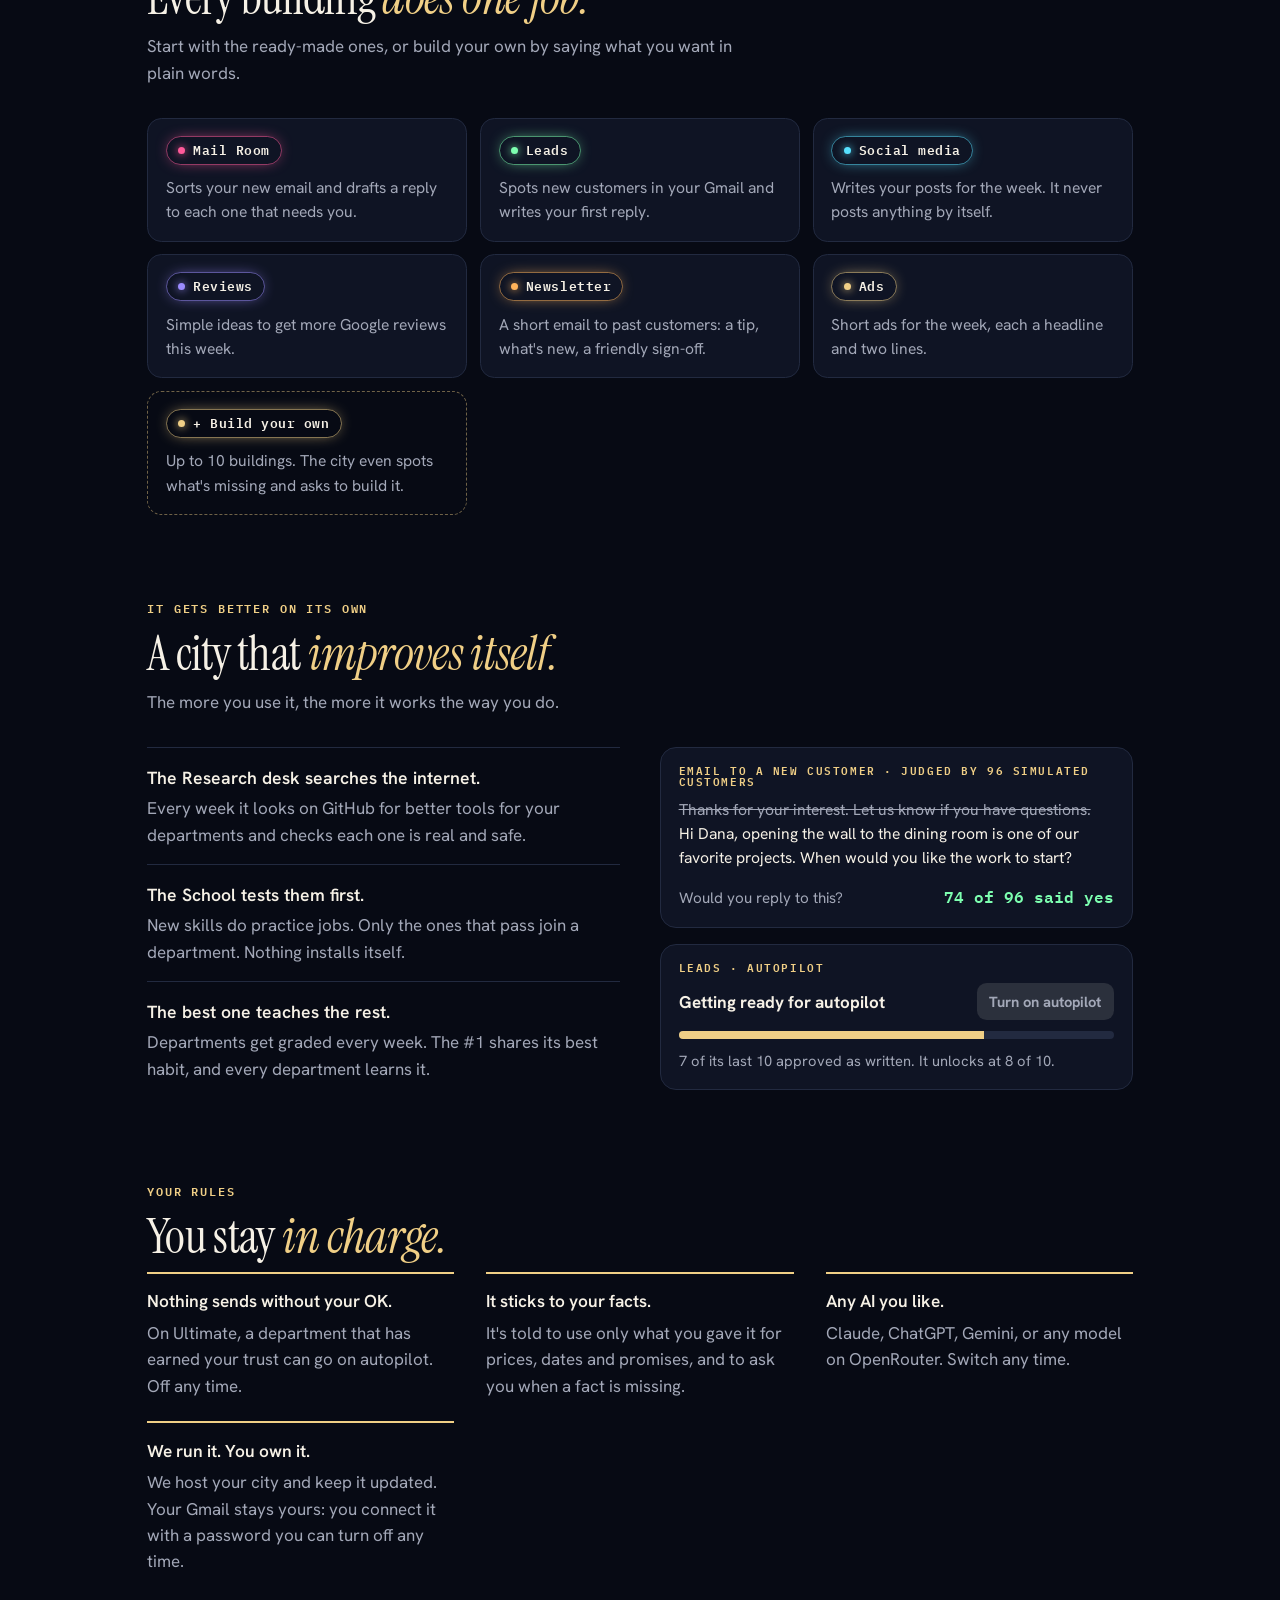
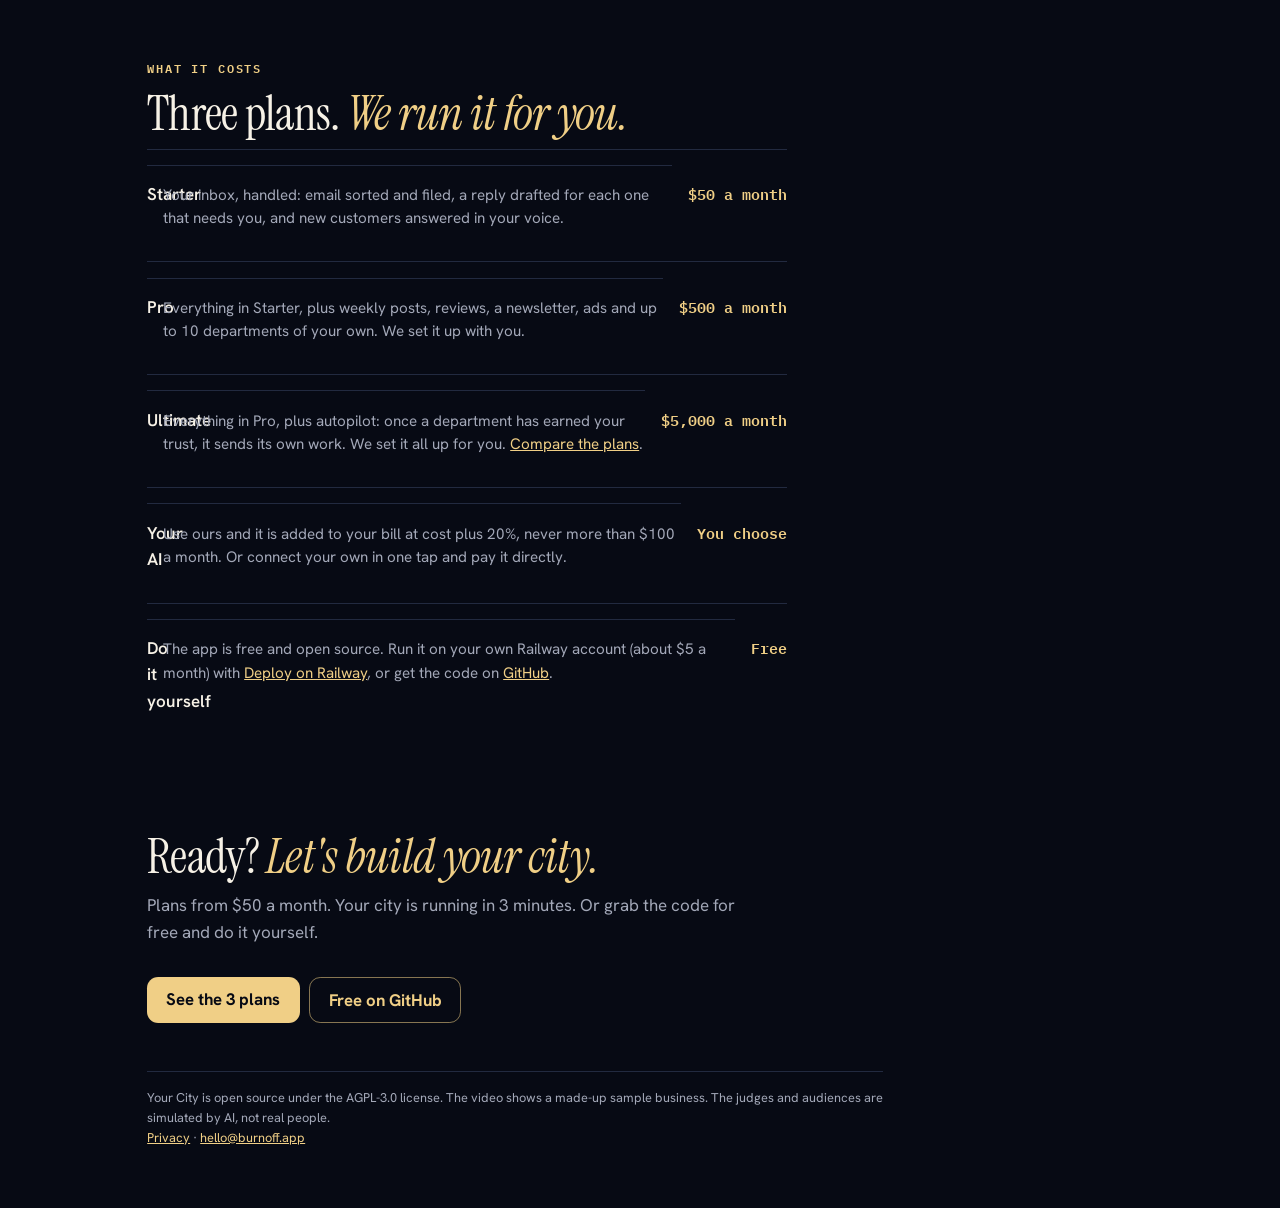
==== commit 49ef0d3c: "Say only what the app does: no 1,000 helpers, no learning claim, ad copy not ads, passwords stored l" ====
--- a/index.html
+++ b/index.html
@@ -5,7 +5,7 @@
 <meta name="viewport" content="width=device-width, initial-scale=1, viewport-fit=cover">
 <title>Burnoff | AI helpers for your business</title>
 <meta name="description" content="Burn off the busywork. Your own city of AI helpers. It sorts your Gmail, answers new customers and writes your posts. Nothing sends without your OK. Plans from $50 a month, and we run it for you.">
-<meta property="og:title" content="Burnoff | 1,000 AI helpers. One city. All working for you.">
+<meta property="og:title" content="Burnoff | Every new customer answered in minutes. You tap Send.">
 <meta property="og:description" content="It sorts your Gmail, answers new customers and writes your posts. Nothing sends without your OK. Plans from $50 a month, and we run it for you.">
 <meta property="og:image" content="https://burnoff.app/poster.jpg">
 <meta property="og:type" content="website">
@@ -142,7 +142,7 @@
   <div class="hero">
     <div>
       <p class="label">Burn off the busywork</p>
-      <h1>1,000 AI helpers. <em>One city.</em> All working for you.</h1>
+      <h1>Every new customer answered <em>in minutes.</em> You tap Send.</h1>
       <p class="lede">Connect your Gmail. Each building is a department: one sorts your email, one answers new customers, one writes your posts. <b>Nothing goes out until you say OK.</b></p>
       <div class="cta" id="start">
         <div class="big">Your city, running in 3 minutes. <em>From $50 a month.</em></div>
@@ -167,7 +167,7 @@
       <li><div><b>The Mail Room reads it in minutes.</b><span>It sorts every email: customers, questions, receipts, newsletters, junk.</span></div></li>
       <li><div><b>Leads writes the reply in your voice.</b><span>It only uses facts you gave it. Missing one? It asks you instead of guessing.</span></div></li>
       <li><div><b>An audience tests it first.</b><span>96 simulated customers react. A weak draft gets rewritten before you ever see it.</span></div></li>
-      <li><div><b>You wake up and tap Send.</b><span>Not quite right? Write what to change and it rewrites it. On the Ultimate plan, once it has learned your way, it can go on autopilot.</span></div></li>
+      <li><div><b>You wake up and tap Send.</b><span>Not quite right? Write what to change and it rewrites it. On the Ultimate plan, once 8 of its last 10 are approved as written, it can go on autopilot.</span></div></li>
     </ol>
   </section>
 
@@ -204,7 +204,7 @@
         </div>
         <div class="panel">
           <div class="k">Leads · autopilot</div>
-          <div class="row"><b>Learning how you work</b><span class="btnlike">Turn on autopilot</span></div>
+          <div class="row"><b>Getting ready for autopilot</b><span class="btnlike">Turn on autopilot</span></div>
           <div class="meter"><i></i></div>
           <div class="row"><span>7 of its last 10 approved as written. It unlocks at 8 of 10.</span></div>
         </div>
@@ -239,7 +239,7 @@
     <h2>Ready? <em>Let's build your city.</em></h2>
     <p class="sub">Plans from $50 a month. Your city is running in 3 minutes. Or grab the code for free and do it yourself.</p>
     <p class="cta-row"><a class="buy" id="buy2" href="/start/">See the 3 plans</a> <a class="code" href="https://github.com/blake632/your-city" target="_blank" rel="noopener">Free on GitHub</a></p>
-    <p class="fine">Your City is open source under the AGPL-3.0 license. The video shows a made-up sample business. "1,000 AI helpers" means 10 departments, each with 104 simulated AI judges. The judges and audiences are simulated by AI, not real people.<br><a href="privacy.html">Privacy</a> · <a href="mailto:hello@burnoff.app">hello@burnoff.app</a></p>
+    <p class="fine">Your City is open source under the AGPL-3.0 license. The video shows a made-up sample business. The judges and audiences are simulated by AI, not real people.<br><a href="privacy.html">Privacy</a> · <a href="mailto:hello@burnoff.app">hello@burnoff.app</a></p>
   </section>
 </div>
 
